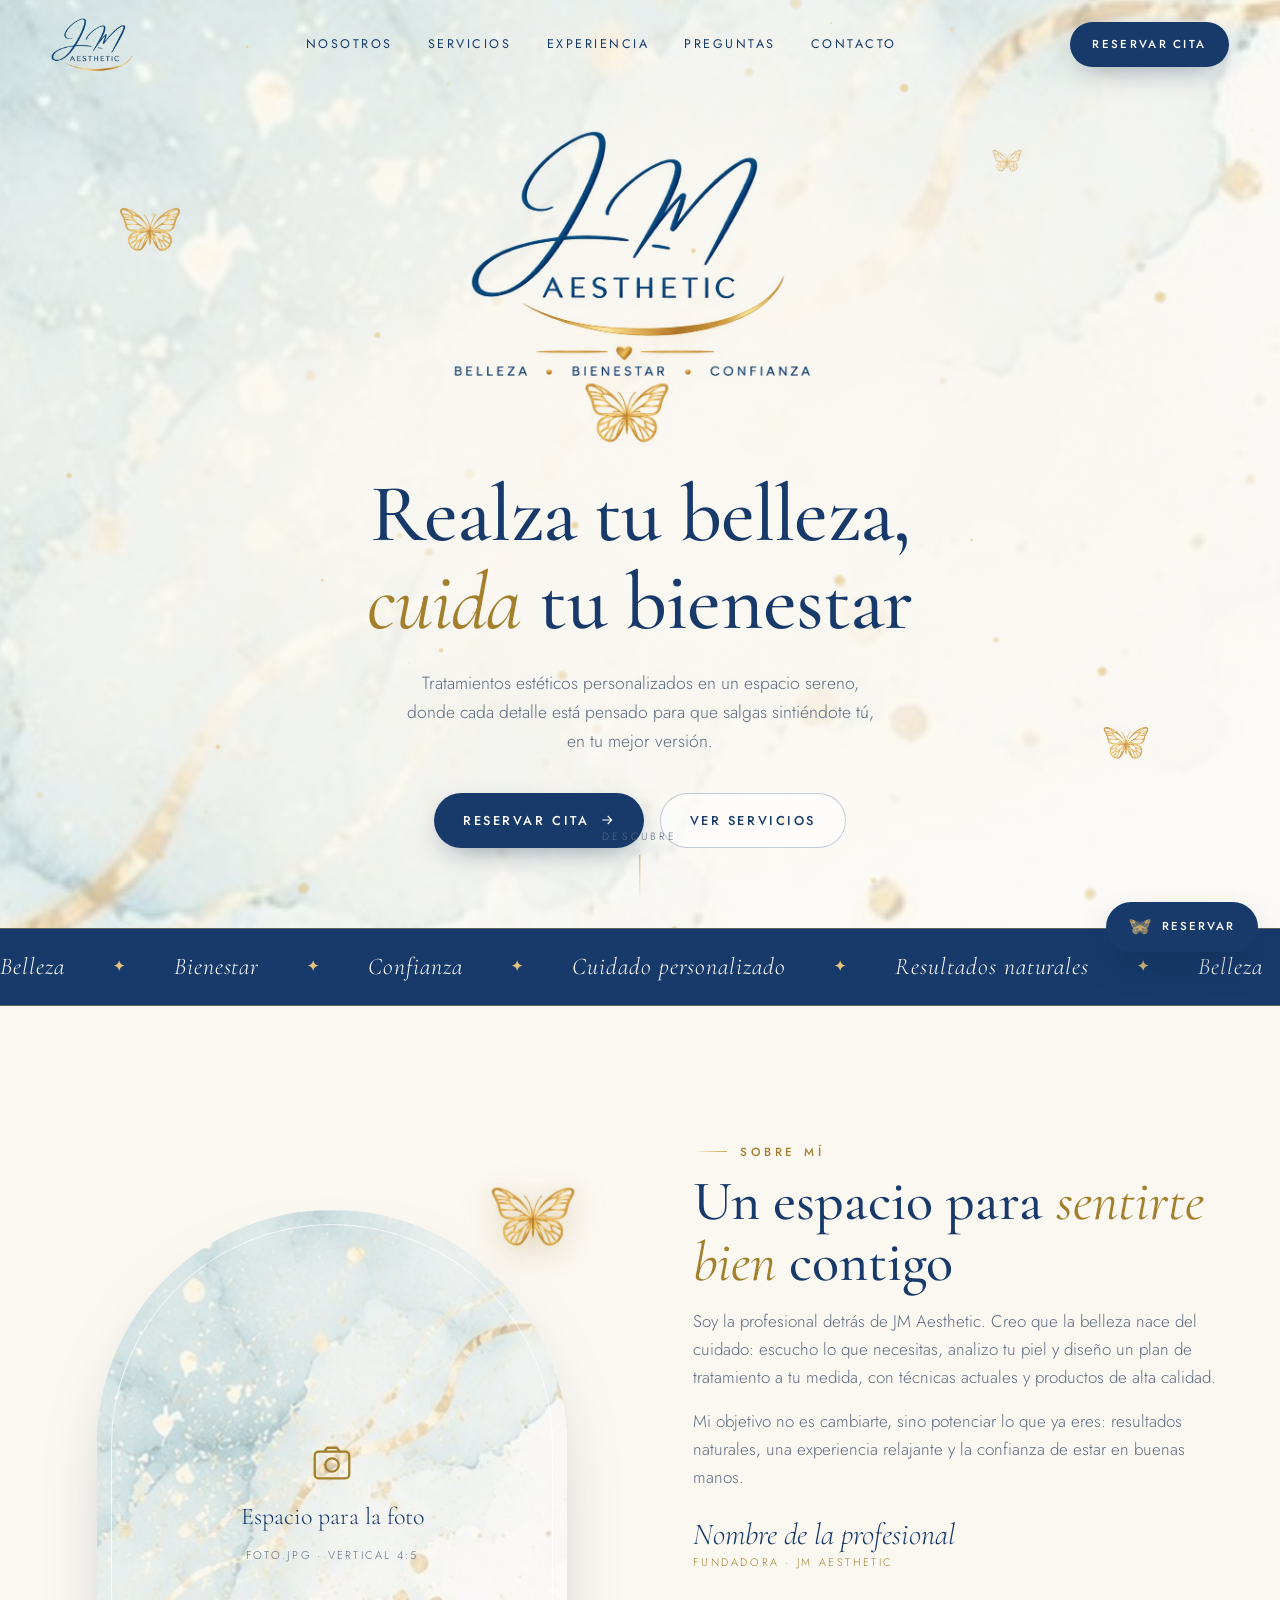
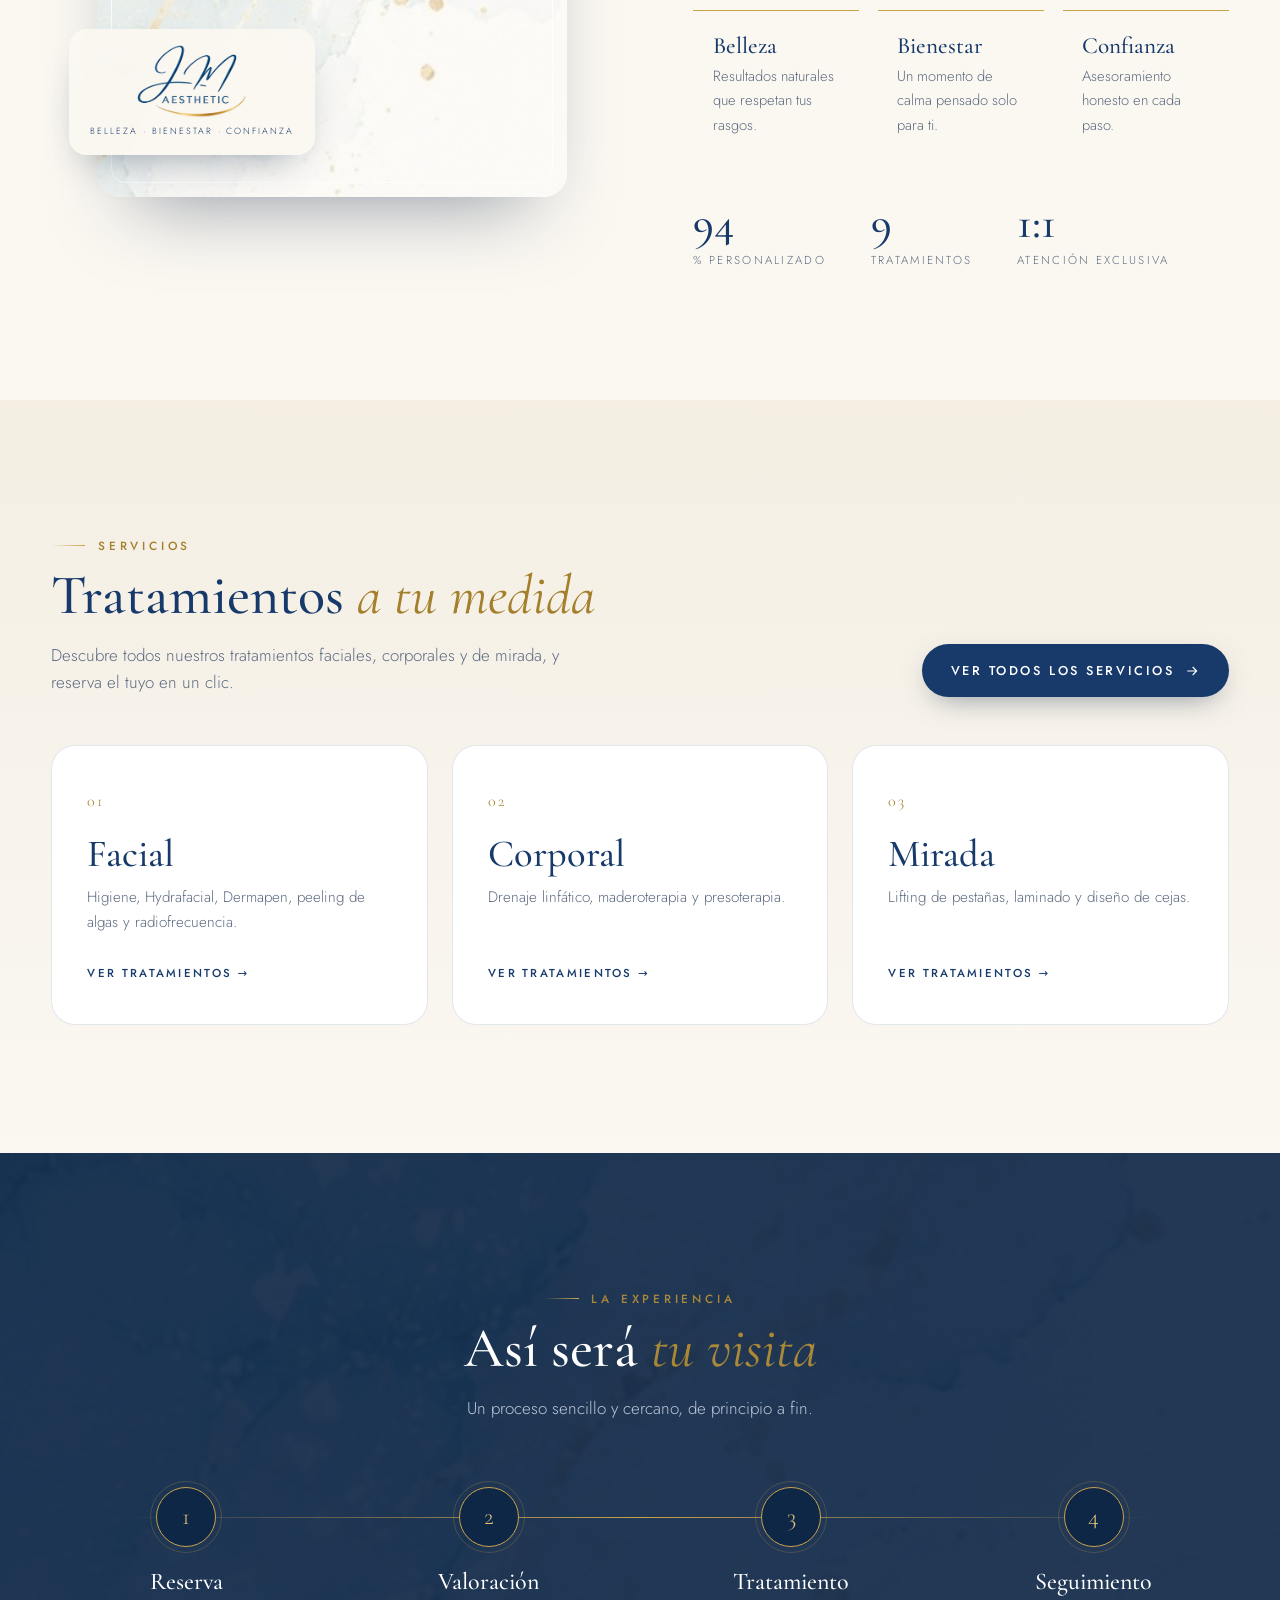
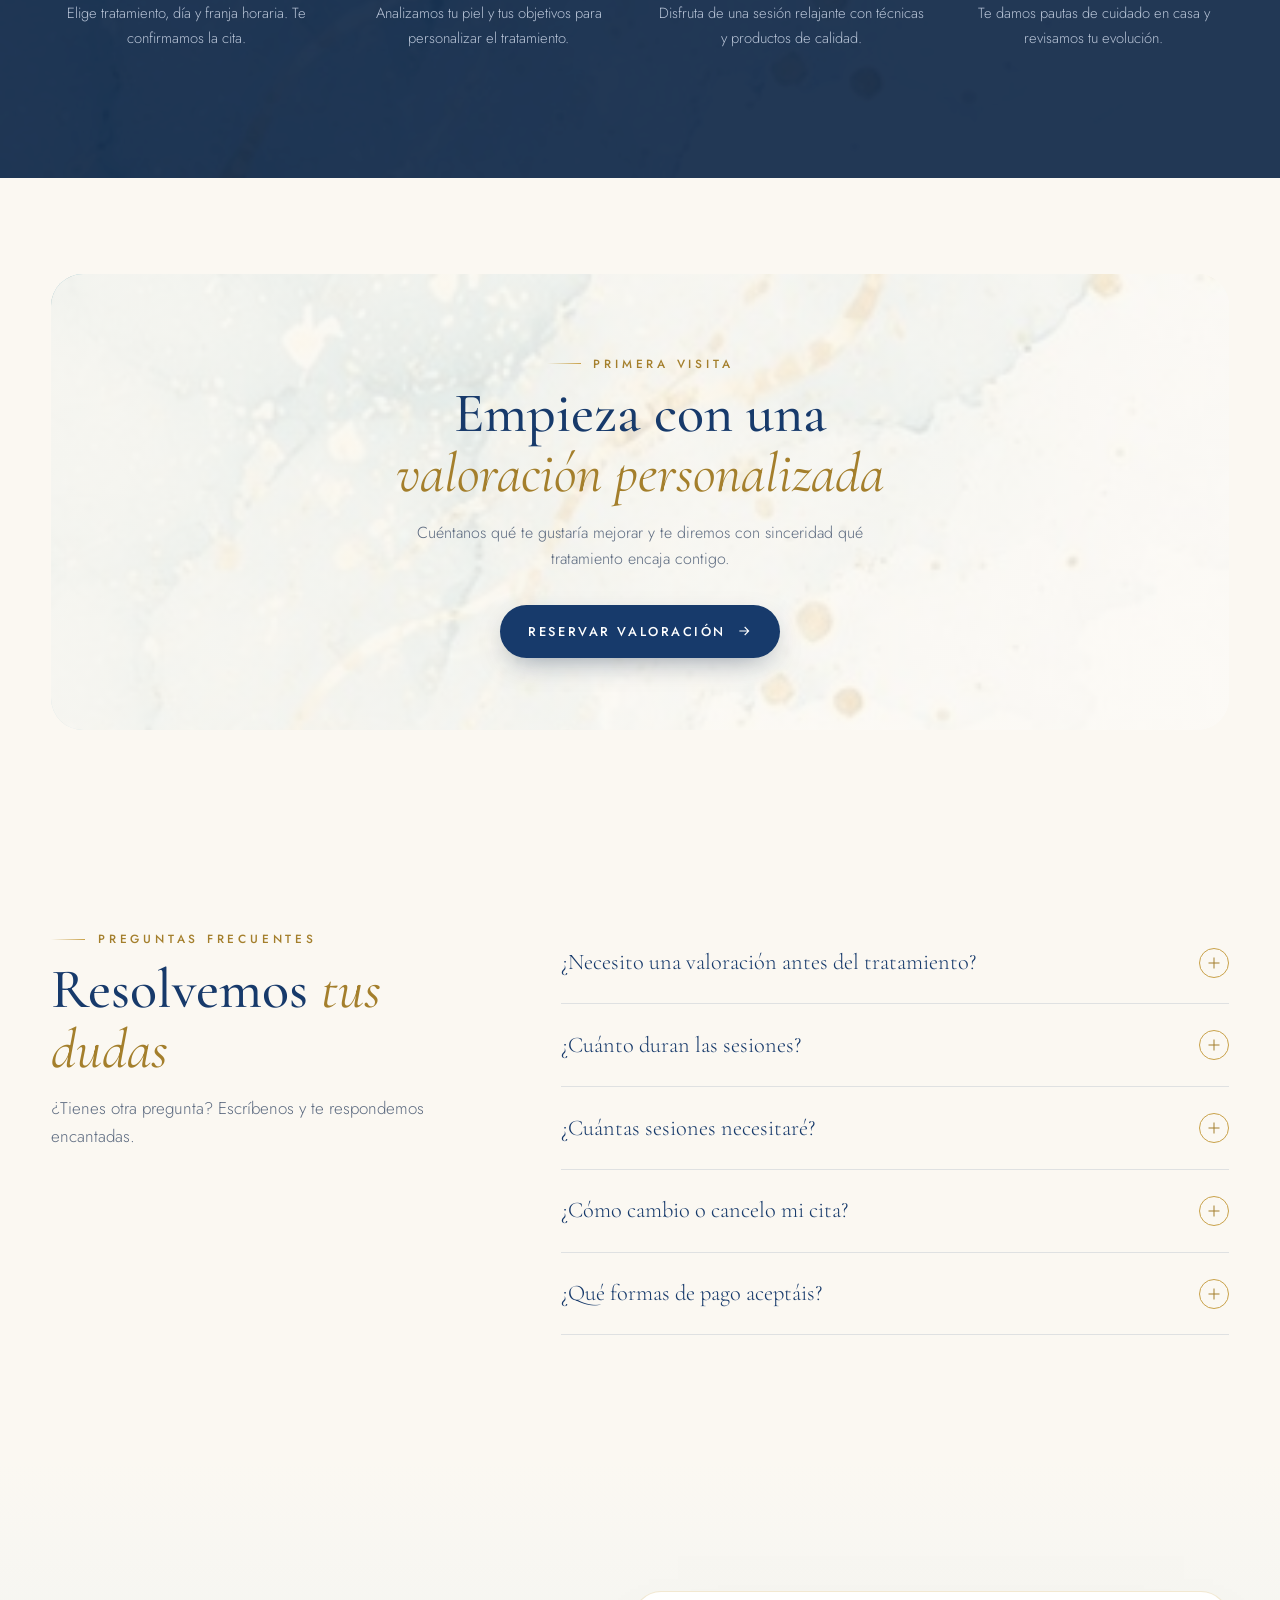
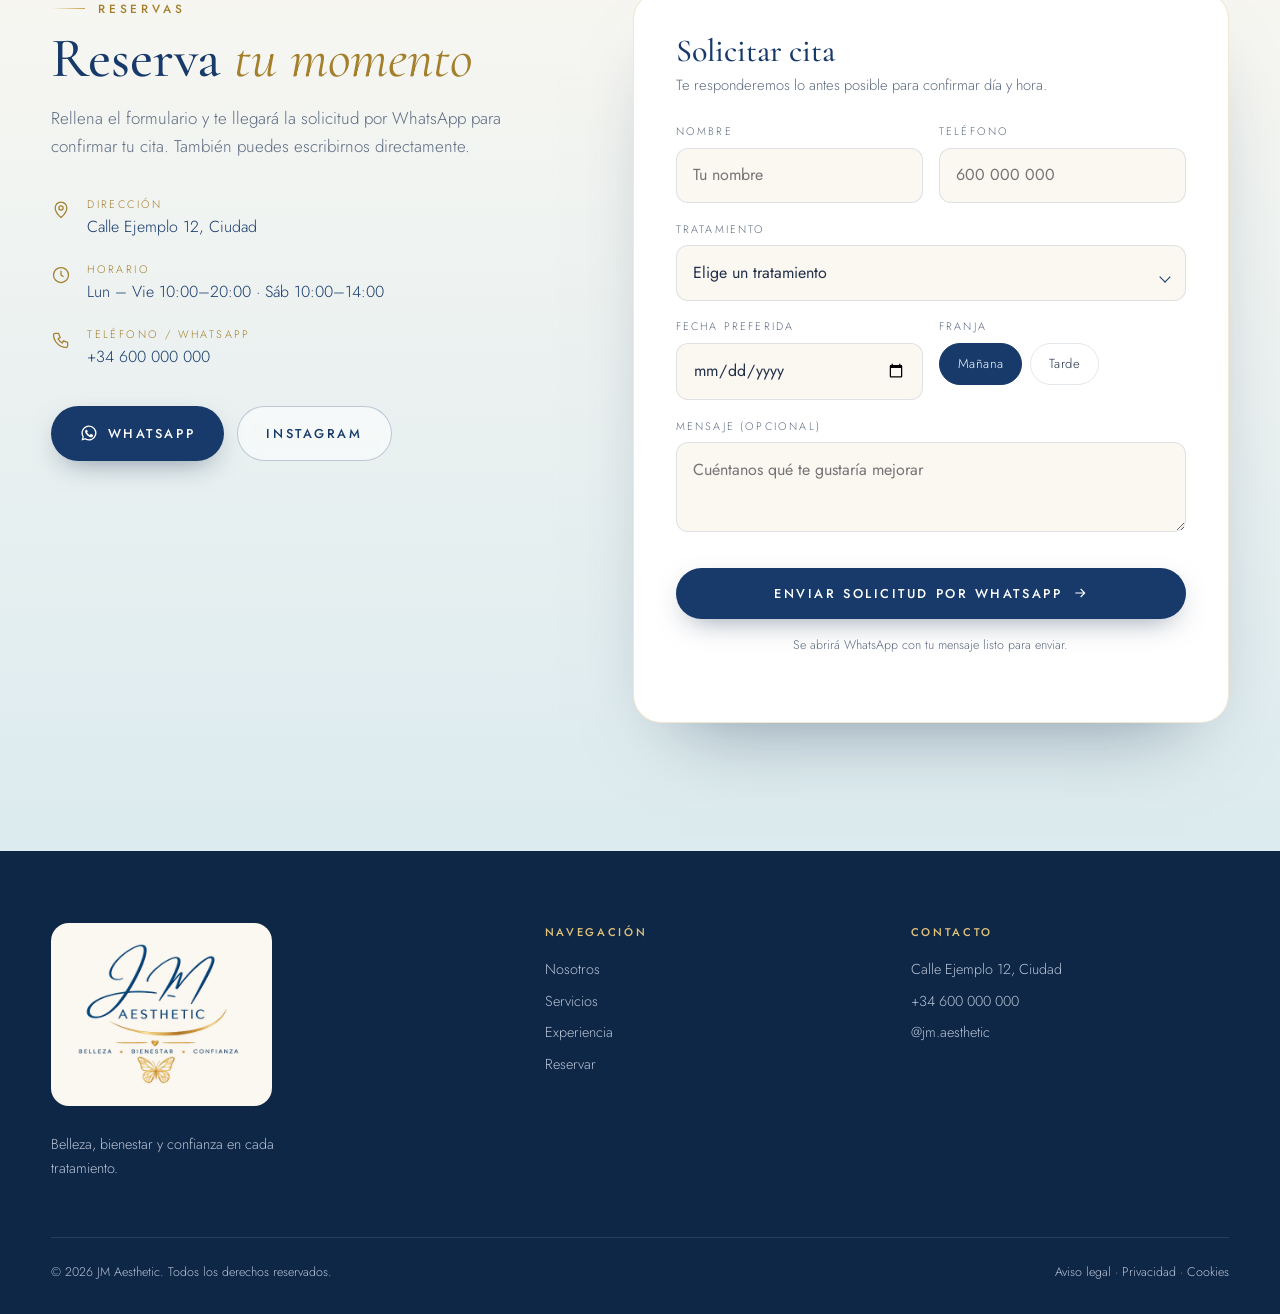
==== index.html @ 06e48946 "Add files via upload" ====
<!DOCTYPE html>
<html lang="es">
<head>
<meta charset="UTF-8">
<meta name="viewport" content="width=device-width, initial-scale=1">
<title>JM Aesthetic · Belleza, Bienestar y Confianza</title>
<meta name="description" content="JM Aesthetic: tratamientos faciales, corporales y de mirada. Belleza natural, bienestar y confianza. Reserva tu cita.">
<link rel="preconnect" href="https://fonts.googleapis.com">
<link rel="preconnect" href="https://fonts.gstatic.com" crossorigin>
<link href="https://fonts.googleapis.com/css2?family=Cormorant+Garamond:ital,wght@0,400;0,500;0,600;1,400;1,500&family=Jost:wght@300;400;500&display=swap" rel="stylesheet">
<link rel="stylesheet" href="styles.css">
</head>
<body>

<header id="top">
  <div class="wrap nav">
    <a href="#inicio" class="brand" aria-label="JM Aesthetic, inicio"><img src="logo-mark.png" alt="JM Aesthetic"></a>
    <nav class="links" id="links">
      <a href="#nosotros">Nosotros</a>
      <a href="servicios.html">Servicios</a>
      <a href="#proceso">Experiencia</a>
      <a href="#faq">Preguntas</a>
      <a href="#reservar">Contacto</a>
    </nav>
    <a href="#reservar" class="btn btn-primary" data-book>Reservar cita</a>
    <button class="burger" id="burger" aria-label="Abrir menú"><span></span><span></span><span></span></button>
  </div>
</header>

<main>
<!-- HERO -->
<section class="hero" id="inicio">
  <div class="hero-bg" aria-hidden="true"></div>
  <canvas id="sparkles" aria-hidden="true"></canvas>
  <div class="flutter f1" aria-hidden="true"><img src="butterfly.png" alt=""></div>
  <div class="flutter f2" aria-hidden="true"><img src="butterfly.png" alt=""></div>
  <div class="flutter f3" aria-hidden="true"><img src="butterfly.png" alt=""></div>
  <div class="wrap hero-inner">
    <img class="hero-logo" src="logo.png" alt="JM Aesthetic · Belleza, Bienestar, Confianza">
    <h1 id="heroTitle">Realza tu belleza, <em>cuida</em> tu bienestar</h1>
    <p>Tratamientos estéticos personalizados en un espacio sereno, donde cada detalle está pensado para que salgas sintiéndote tú, en tu mejor versión.</p>
    <div class="ctas">
      <a href="#reservar" class="btn btn-primary btn-shine" data-book>Reservar cita
        <svg viewBox="0 0 24 24" fill="none" stroke="currentColor" stroke-width="1.6"><path d="M5 12h14M13 6l6 6-6 6"/></svg></a>
      <a href="servicios.html" class="btn btn-ghost">Ver servicios</a>
    </div>
  </div>
  <div class="scroll-hint" aria-hidden="true">Descubre<i></i></div>
</section>

<!-- MARQUEE -->
<div class="marquee" aria-hidden="true">
  <div class="track">
    <span>Belleza <b>✦</b> Bienestar <b>✦</b> Confianza <b>✦</b> Cuidado personalizado <b>✦</b> Resultados naturales <b>✦</b></span>
    <span>Belleza <b>✦</b> Bienestar <b>✦</b> Confianza <b>✦</b> Cuidado personalizado <b>✦</b> Resultados naturales <b>✦</b></span>
  </div>
</div>

<!-- ABOUT -->
<section class="about" id="nosotros">
  <div class="wrap about-grid">
    <div class="about-photo rv rv-l">
      <figure class="photo-frame">
        <img src="foto.jpg" alt="Profesional de JM Aesthetic" onerror="this.remove()">
        <div class="photo-ph" aria-hidden="true">
          <svg viewBox="0 0 24 24" fill="none" stroke="currentColor" stroke-width="1.2"><rect x="3" y="5" width="18" height="14" rx="2"/><circle cx="12" cy="12" r="3.5"/><path d="M8 5l1.5-2h5L16 5"/></svg>
          <span>Espacio para la foto</span><small>foto.jpg · vertical 4:5</small>
        </div>
      </figure>
      <img class="photo-bfly" src="butterfly.png" alt="">
      <div class="photo-badge"><img src="logo-mark.png" alt=""><span>Belleza · Bienestar · Confianza</span></div>
    </div>
    <div>
      <span class="eyebrow rv">Sobre mí</span>
      <h2 class="rv" style="--d:.1s">Un espacio para <em>sentirte bien</em> contigo</h2>
      <p class="lead rv" style="--d:.2s">Soy la profesional detrás de JM Aesthetic. Creo que la belleza nace del cuidado: escucho lo que necesitas, analizo tu piel y diseño un plan de tratamiento a tu medida, con técnicas actuales y productos de alta calidad.</p>
      <p class="lead rv" style="--d:.25s;margin-top:1rem">Mi objetivo no es cambiarte, sino potenciar lo que ya eres: resultados naturales, una experiencia relajante y la confianza de estar en buenas manos.</p>
      <p class="signature rv" style="--d:.3s"><span data-cfg="ownerName"></span><small>Fundadora · JM Aesthetic</small></p>
      <div class="pillars">
        <div class="pillar rv" style="--d:.1s"><h3>Belleza</h3><p>Resultados naturales que respetan tus rasgos.</p></div>
        <div class="pillar rv" style="--d:.2s"><h3>Bienestar</h3><p>Un momento de calma pensado solo para ti.</p></div>
        <div class="pillar rv" style="--d:.3s"><h3>Confianza</h3><p>Asesoramiento honesto en cada paso.</p></div>
      </div>
      <div class="stats rv" style="--d:.35s">
        <div class="stat"><strong data-count="100">0</strong><span>% personalizado</span></div>
        <div class="stat"><strong data-count="10" data-plus>0</strong><span>Tratamientos</span></div>
        <div class="stat"><strong data-count="1" data-suffix=":1">0</strong><span>Atención exclusiva</span></div>
      </div>
    </div>
  </div>
</section>

<!-- SERVICES TEASER -->
<section class="services" id="servicios">
  <div class="wrap">
    <div class="sec-head">
      <div>
        <span class="eyebrow rv">Servicios</span>
        <h2 class="rv" style="--d:.1s">Tratamientos <em>a tu medida</em></h2>
        <p class="lead rv" style="--d:.2s">Descubre todos nuestros tratamientos faciales, corporales y de mirada, y reserva el tuyo en un clic.</p>
      </div>
      <a href="servicios.html" class="btn btn-primary rv" style="--d:.2s">Ver todos los servicios
        <svg viewBox="0 0 24 24" fill="none" stroke="currentColor" stroke-width="1.6"><path d="M5 12h14M13 6l6 6-6 6"/></svg></a>
    </div>
    <div class="cats">
      <a href="servicios.html#facial" class="cat rv" style="--d:.05s"><span class="cat-n">01</span><h3>Facial</h3><p>Higiene, Hydrafacial, Dermapen, peeling de algas y radiofrecuencia.</p><span class="cat-go">Ver tratamientos →</span></a>
      <a href="servicios.html#corporal" class="cat rv" style="--d:.15s"><span class="cat-n">02</span><h3>Corporal</h3><p>Drenaje linfático, maderoterapia y presoterapia.</p><span class="cat-go">Ver tratamientos →</span></a>
      <a href="servicios.html#mirada" class="cat rv" style="--d:.25s"><span class="cat-n">03</span><h3>Mirada</h3><p>Lifting de pestañas, laminado y diseño de cejas.</p><span class="cat-go">Ver tratamientos →</span></a>
    </div>
  </div>
</section>

<!-- PROCESS -->
<section class="process" id="proceso">
  <div class="wrap">
    <div style="text-align:center;max-width:640px;margin:0 auto">
      <span class="eyebrow rv">La experiencia</span>
      <h2 class="rv" style="--d:.1s">Así será <em>tu visita</em></h2>
      <p class="lead rv" style="--d:.2s;margin:0 auto">Un proceso sencillo y cercano, de principio a fin.</p>
    </div>
    <div class="steps" id="steps">
      <div class="step rv" style="--d:.1s"><div class="n">1</div><h3>Reserva</h3><p>Elige tratamiento, día y franja horaria. Te confirmamos la cita.</p></div>
      <div class="step rv" style="--d:.25s"><div class="n">2</div><h3>Valoración</h3><p>Analizamos tu piel y tus objetivos para personalizar el tratamiento.</p></div>
      <div class="step rv" style="--d:.4s"><div class="n">3</div><h3>Tratamiento</h3><p>Disfruta de una sesión relajante con técnicas y productos de calidad.</p></div>
      <div class="step rv" style="--d:.55s"><div class="n">4</div><h3>Seguimiento</h3><p>Te damos pautas de cuidado en casa y revisamos tu evolución.</p></div>
    </div>
  </div>
</section>

<!-- OFFER -->
<section class="offer">
  <div class="wrap">
    <div class="offer-box rv rv-s">
      <span class="eyebrow">Primera visita</span>
      <h2>Empieza con una <em>valoración personalizada</em></h2>
      <p>Cuéntanos qué te gustaría mejorar y te diremos con sinceridad qué tratamiento encaja contigo.</p>
      <a href="#reservar" class="btn btn-primary btn-shine" data-book data-svc="Valoración personalizada">Reservar valoración
        <svg viewBox="0 0 24 24" fill="none" stroke="currentColor" stroke-width="1.6"><path d="M5 12h14M13 6l6 6-6 6"/></svg></a>
    </div>
  </div>
</section>

<!-- FAQ -->
<section class="faq" id="faq">
  <div class="wrap faq-grid">
    <div>
      <span class="eyebrow rv">Preguntas frecuentes</span>
      <h2 class="rv" style="--d:.1s">Resolvemos <em>tus dudas</em></h2>
      <p class="lead rv" style="--d:.2s">¿Tienes otra pregunta? Escríbenos y te respondemos encantadas.</p>
    </div>
    <div class="rv" style="--d:.15s">
      <details><summary>¿Necesito una valoración antes del tratamiento?<i></i></summary><div class="ans"><p>Para tratamientos faciales y corporales recomendamos una primera valoración. Así elegimos lo más adecuado para tu tipo de piel y tus objetivos.</p></div></details>
      <details><summary>¿Cuánto duran las sesiones?<i></i></summary><div class="ans"><p>Depende del tratamiento: entre 30 y 90 minutos. Encontrarás la duración aproximada en cada servicio.</p></div></details>
      <details><summary>¿Cuántas sesiones necesitaré?<i></i></summary><div class="ans"><p>Algunos tratamientos se notan desde la primera sesión; otros funcionan mejor en un plan de varias sesiones. Te lo explicamos en la valoración.</p></div></details>
      <details><summary>¿Cómo cambio o cancelo mi cita?<i></i></summary><div class="ans"><p>Escríbenos por WhatsApp con al menos 24 horas de antelación y te buscamos otro hueco sin problema.</p></div></details>
      <details><summary>¿Qué formas de pago aceptáis?<i></i></summary><div class="ans"><p>Efectivo, tarjeta y Bizum.</p></div></details>
    </div>
  </div>
</section>

<!-- BOOKING -->
<section class="booking" id="reservar">
  <div class="wrap book-grid">
    <div>
      <span class="eyebrow rv">Reservas</span>
      <h2 class="rv" style="--d:.1s">Reserva <em>tu momento</em></h2>
      <p class="lead rv" style="--d:.2s">Rellena el formulario y te llegará la solicitud por WhatsApp para confirmar tu cita. También puedes escribirnos directamente.</p>
      <div class="contact-list rv" style="--d:.25s">
        <div><svg viewBox="0 0 24 24" fill="none" stroke="currentColor" stroke-width="1.5"><path d="M12 21s-7-6.2-7-11.5A7 7 0 0 1 19 9.5C19 14.8 12 21 12 21z"/><circle cx="12" cy="9.5" r="2.5"/></svg><p><small>Dirección</small><span data-cfg="address"></span></p></div>
        <div><svg viewBox="0 0 24 24" fill="none" stroke="currentColor" stroke-width="1.5"><circle cx="12" cy="12" r="9"/><path d="M12 7v5l3 2"/></svg><p><small>Horario</small><span data-cfg="hours"></span></p></div>
        <div><svg viewBox="0 0 24 24" fill="none" stroke="currentColor" stroke-width="1.5"><path d="M5 4h4l2 5-2.5 1.5a11 11 0 0 0 5 5L15 13l5 2v4a2 2 0 0 1-2 2A16 16 0 0 1 3 6a2 2 0 0 1 2-2"/></svg><p><small>Teléfono / WhatsApp</small><span data-cfg="phoneLabel"></span></p></div>
      </div>
      <div class="quick rv" style="--d:.3s">
        <a class="btn btn-primary" id="waBtn" href="#" target="_blank" rel="noopener">
          <svg viewBox="0 0 24 24" fill="currentColor" style="width:18px;height:18px"><path d="M12 2a10 10 0 0 0-8.6 15.1L2 22l5-1.3A10 10 0 1 0 12 2zm0 18.2c-1.5 0-3-.4-4.3-1.2l-.3-.2-3 .8.8-2.9-.2-.3A8.2 8.2 0 1 1 12 20.2zm4.5-6.1c-.2-.1-1.5-.7-1.7-.8s-.4-.1-.6.1-.7.8-.8 1-.3.2-.5.1a6.7 6.7 0 0 1-3.3-2.9c-.2-.4.2-.4.7-1.3.1-.2 0-.3 0-.4l-.8-1.8c-.2-.5-.4-.4-.6-.4h-.5a1 1 0 0 0-.7.3 3 3 0 0 0-.9 2.2 5.2 5.2 0 0 0 1.1 2.7 11.8 11.8 0 0 0 4.5 4c1.7.7 2.3.8 3.2.6.5-.1 1.5-.6 1.7-1.2s.2-1.1.2-1.2-.3-.2-.5-.3z"/></svg>
          WhatsApp</a>
        <a class="btn btn-ghost" id="igBtn" href="#" target="_blank" rel="noopener">Instagram</a>
      </div>
    </div>

    <form id="bookForm" class="rv rv-r" style="--d:.15s" novalidate>
      <h3>Solicitar cita</h3>
      <p>Te responderemos lo antes posible para confirmar día y hora.</p>
      <div class="row">
        <div class="field"><label for="fName">Nombre</label><input id="fName" name="nombre" required autocomplete="name" placeholder="Tu nombre"></div>
        <div class="field"><label for="fPhone">Teléfono</label><input id="fPhone" name="telefono" type="tel" autocomplete="tel" placeholder="600 000 000"></div>
      </div>
      <div class="field sel"><label for="fSvc">Tratamiento</label><select id="fSvc" name="servicio" required></select></div>
      <div class="row">
        <div class="field"><label for="fDate">Fecha preferida</label><input id="fDate" name="fecha" type="date"></div>
        <div class="field"><label>Franja</label>
          <div class="slots">
            <label><input type="radio" name="franja" value="Mañana" checked><span>Mañana</span></label>
            <label><input type="radio" name="franja" value="Tarde"><span>Tarde</span></label>
          </div>
        </div>
      </div>
      <div class="field"><label for="fMsg">Mensaje (opcional)</label><textarea id="fMsg" name="mensaje" placeholder="Cuéntanos qué te gustaría mejorar"></textarea></div>
      <button class="btn btn-primary btn-shine" type="submit">Enviar solicitud por WhatsApp
        <svg viewBox="0 0 24 24" fill="none" stroke="currentColor" stroke-width="1.6"><path d="M5 12h14M13 6l6 6-6 6"/></svg></button>
      <p class="form-note">Se abrirá WhatsApp con tu mensaje listo para enviar.</p>
    </form>
  </div>
</section>
</main>

<footer>
  <div class="wrap">
    <div class="foot">
      <div>
        <span class="flogo"><img src="logo.png" alt="JM Aesthetic"></span>
        <p style="margin-top:1.2rem;max-width:34ch">Belleza, bienestar y confianza en cada tratamiento.</p>
      </div>
      <div><h4>Navegación</h4><ul><li><a href="#nosotros">Nosotros</a></li><li><a href="servicios.html">Servicios</a></li><li><a href="#proceso">Experiencia</a></li><li><a href="#reservar">Reservar</a></li></ul></div>
      <div><h4>Contacto</h4><ul><li data-cfg="address"></li><li data-cfg="phoneLabel"></li><li><a id="igFoot" href="#" target="_blank" rel="noopener" data-cfg="instagram"></a></li></ul></div>
    </div>
    <div class="legal"><span>© <span id="yr"></span> JM Aesthetic. Todos los derechos reservados.</span><span>Aviso legal · Privacidad · Cookies</span></div>
  </div>
</footer>

<a href="#reservar" class="fab" id="fab" data-book><img src="butterfly.png" alt=""><span>Reservar</span></a>
<div class="toast" id="toast" role="status"></div>

<script src="main.js"></script>
</body>
</html>
---- styles.css ----
:root{
  --navy:#173a6b; --navy-deep:#0f2747; --ink:#22314a; --muted:#5d6b80;
  --gold:#c9a24a; --gold-2:#e2c47a; --gold-deep:#a47f2c;
  --ivory:#fbf8f2; --cream:#f4eee3; --aqua:#dcebef; --line:rgba(23,58,107,.12);
  --serif:"Cormorant Garamond",Georgia,serif; --sans:"Jost",system-ui,sans-serif;
  --ease:cubic-bezier(.22,.8,.24,1);
}
*{box-sizing:border-box;margin:0;padding:0}
html{scroll-behavior:smooth}
html,body{overflow-x:clip}
body{font-family:var(--sans);font-weight:300;color:var(--ink);background:var(--ivory);line-height:1.65;overflow-x:hidden;-webkit-font-smoothing:antialiased}
img{max-width:100%;display:block}
a{color:inherit;text-decoration:none}
.wrap{width:min(1180px,92vw);margin:0 auto}
.eyebrow{font-size:.74rem;letter-spacing:.32em;text-transform:uppercase;color:var(--gold-deep);font-weight:500;display:inline-flex;align-items:center;gap:.8rem}
.eyebrow::before{content:"";width:34px;height:1px;background:linear-gradient(90deg,transparent,var(--gold))}
h1,h2,h3{font-family:var(--serif);font-weight:500;color:var(--navy);line-height:1.08}
h2{font-size:clamp(2.2rem,4.4vw,3.5rem);margin:.6rem 0 1rem}
h2 em,h1 em{font-style:italic;color:var(--gold-deep);font-weight:400}
.lead{color:var(--muted);font-size:1.06rem;max-width:56ch}
section{position:relative}

/* Buttons */
.btn{--bg:var(--navy);position:relative;display:inline-flex;align-items:center;gap:.6rem;padding:1rem 1.8rem;border-radius:100px;font-family:var(--sans);font-size:.8rem;letter-spacing:.2em;text-transform:uppercase;font-weight:500;cursor:pointer;border:0;overflow:hidden;transition:transform .4s var(--ease),box-shadow .4s var(--ease);isolation:isolate}
.btn-primary{background:var(--navy);color:#fff;box-shadow:0 10px 30px -12px rgba(15,39,71,.55)}
.btn-primary::before{content:"";position:absolute;inset:0;background:linear-gradient(110deg,var(--gold-deep),var(--gold),var(--gold-2));transform:translateX(-101%);transition:transform .55s var(--ease);z-index:-1}
.btn-primary:hover::before{transform:none}
.btn-primary:hover{transform:translateY(-2px);box-shadow:0 18px 36px -14px rgba(164,127,44,.7)}
.btn-ghost{background:rgba(255,255,255,.55);color:var(--navy);border:1px solid rgba(23,58,107,.25);backdrop-filter:blur(6px)}
.btn-ghost:hover{border-color:var(--gold);color:var(--gold-deep);transform:translateY(-2px)}
.btn svg{width:16px;height:16px;transition:transform .4s var(--ease)}
.btn:hover svg{transform:translateX(4px)}
.btn-shine::after{content:"";position:absolute;top:0;left:-60%;width:40%;height:100%;background:linear-gradient(100deg,transparent,rgba(255,255,255,.45),transparent);transform:skewX(-20deg);animation:shine 4.5s infinite 2s}
@keyframes shine{0%,70%{left:-60%}100%{left:130%}}

/* Header */
header{position:fixed;inset:0 0 auto;z-index:50;transition:background .4s,box-shadow .4s,padding .4s;padding:1.1rem 0}
header.scrolled{background:rgba(251,248,242,.88);backdrop-filter:blur(14px);box-shadow:0 1px 0 var(--line);padding:.55rem 0}
.nav{display:flex;align-items:center;justify-content:space-between;gap:1.5rem}
.brand img{height:54px;width:auto;transition:height .4s}
header.scrolled .brand img{height:44px}
.links{display:flex;gap:2.2rem;font-size:.78rem;letter-spacing:.2em;text-transform:uppercase;font-weight:400}
.links a{position:relative;padding:.3rem 0;color:var(--navy)}
.links a[aria-current]{color:var(--gold-deep)}
.links a::after{content:"";position:absolute;left:0;bottom:0;width:100%;height:1px;background:var(--gold);transform:scaleX(0);transform-origin:right;transition:transform .45s var(--ease)}
.links a:hover::after{transform:scaleX(1);transform-origin:left}
.nav .btn{padding:.8rem 1.4rem;font-size:.72rem}
.burger{display:none;background:none;border:0;width:42px;height:42px;cursor:pointer;position:relative}
.burger span{position:absolute;left:10px;right:10px;height:1.5px;background:var(--navy);transition:.4s var(--ease)}
.burger span:nth-child(1){top:15px}.burger span:nth-child(2){top:21px}.burger span:nth-child(3){top:27px}
.menu-open .burger span:nth-child(1){top:21px;transform:rotate(45deg)}
.menu-open .burger span:nth-child(2){opacity:0}
.menu-open .burger span:nth-child(3){top:21px;transform:rotate(-45deg)}

/* Hero */
.hero{min-height:100svh;display:grid;place-items:center;padding:8rem 0 5rem;overflow:hidden;background:var(--ivory)}
.hero-bg{position:absolute;inset:-5%;background:url(fondo.jpg) center/cover;opacity:.55;filter:saturate(1.05);transform:scale(1.08);animation:breathe 18s ease-in-out infinite alternate}
.hero::after{content:"";position:absolute;inset:0;background:radial-gradient(ellipse 70% 60% at 50% 48%,rgba(251,248,242,.94) 30%,rgba(251,248,242,.55) 70%,rgba(251,248,242,.2));pointer-events:none}
@keyframes breathe{to{transform:scale(1.16) translate(-1.5%,1%)}}
#sparkles{position:absolute;inset:0;width:100%;height:100%;z-index:2;pointer-events:none}
.hero-inner{position:relative;z-index:3;text-align:center;display:flex;flex-direction:column;align-items:center}
.hero-logo{width:min(380px,72vw);margin-bottom:1.2rem;opacity:0;animation:logoIn 1.6s var(--ease) .2s forwards}
@keyframes logoIn{from{opacity:0;transform:translateY(18px) scale(.96);filter:blur(8px)}to{opacity:1;transform:none;filter:none}}
.hero h1{font-size:clamp(2.6rem,6.4vw,5.2rem);max-width:15ch;letter-spacing:-.01em}
.hero h1 .w{display:inline-block;opacity:0;transform:translateY(.5em);animation:wordUp 1s var(--ease) forwards}
@keyframes wordUp{to{opacity:1;transform:none}}
.hero p{margin:1.4rem auto 2.3rem;color:var(--muted);font-size:1.1rem;max-width:48ch;opacity:0;animation:fadeUp 1s var(--ease) 1.5s forwards}
.hero .ctas{display:flex;gap:1rem;flex-wrap:wrap;justify-content:center;opacity:0;animation:fadeUp 1s var(--ease) 1.75s forwards}
@keyframes fadeUp{from{opacity:0;transform:translateY(16px)}to{opacity:1;transform:none}}
.flutter{position:absolute;z-index:3;width:70px;pointer-events:none;opacity:.9}
.flutter img{animation:flap .9s ease-in-out infinite alternate;transform-origin:center}
@keyframes flap{from{transform:scaleX(1)}to{transform:scaleX(.55)}}
.f1{top:22%;left:9%;animation:drift1 16s ease-in-out infinite}
.f2{bottom:18%;right:10%;width:52px;animation:drift2 19s ease-in-out infinite}
.f3{top:16%;right:20%;width:34px;opacity:.6;animation:drift1 22s ease-in-out infinite reverse}
@keyframes drift1{0%,100%{transform:translate(0,0) rotate(-8deg)}25%{transform:translate(40px,-30px) rotate(6deg)}50%{transform:translate(10px,-60px) rotate(-4deg)}75%{transform:translate(-30px,-20px) rotate(10deg)}}
@keyframes drift2{0%,100%{transform:translate(0,0) rotate(10deg)}33%{transform:translate(-50px,-40px) rotate(-6deg)}66%{transform:translate(-20px,20px) rotate(4deg)}}
.scroll-hint{position:absolute;bottom:1.8rem;left:50%;transform:translateX(-50%);z-index:3;font-size:.66rem;letter-spacing:.3em;text-transform:uppercase;color:var(--muted);display:flex;flex-direction:column;align-items:center;gap:.6rem}
.scroll-hint i{width:1px;height:44px;background:linear-gradient(var(--gold),transparent);animation:drop 2.2s ease-in-out infinite}
@keyframes drop{0%{transform:scaleY(0);transform-origin:top}50%{transform:scaleY(1);transform-origin:top}51%{transform-origin:bottom}100%{transform:scaleY(0);transform-origin:bottom}}

/* Marquee */
.marquee{background:var(--navy);color:#fff;overflow:hidden;padding:1.15rem 0;border-block:1px solid rgba(201,162,74,.4)}
.track{display:flex;gap:3rem;width:max-content;animation:marquee 32s linear infinite;font-family:var(--serif);font-size:1.5rem;font-style:italic;letter-spacing:.04em}
.track span{display:flex;align-items:center;gap:3rem;white-space:nowrap}
.track b{color:var(--gold-2);font-style:normal;font-size:.9rem}
@keyframes marquee{to{transform:translateX(-50%)}}

/* About */
.about{padding:8rem 0}
.about-grid{display:grid;grid-template-columns:1.05fr 1fr;gap:5rem;align-items:center}
.about-visual{position:relative;aspect-ratio:4/5;border-radius:240px 240px 24px 24px;overflow:hidden;background:url(fondo.jpg) center/cover;box-shadow:0 40px 80px -40px rgba(15,39,71,.45)}
.about-visual::before{content:"";position:absolute;inset:14px;border:1px solid rgba(255,255,255,.7);border-radius:228px 228px 14px 14px;z-index:2}
.about-visual .card{position:absolute;inset:auto 8% 9% 8%;background:rgba(251,248,242,.88);backdrop-filter:blur(10px);border-radius:18px;padding:2rem 1.6rem;text-align:center;z-index:3}
.about-visual .card img{width:62%;margin:0 auto .8rem}
.about-visual .card p{font-size:.7rem;letter-spacing:.3em;text-transform:uppercase;color:var(--navy)}
.about-visual .bfly{position:absolute;top:18%;left:50%;width:120px;transform:translateX(-50%);z-index:3;filter:drop-shadow(0 8px 16px rgba(164,127,44,.35));animation:float 6s ease-in-out infinite}
@keyframes float{50%{transform:translate(-50%,-14px)}}
.pillars{display:grid;grid-template-columns:repeat(3,1fr);gap:1.2rem;margin-top:2.6rem}
.pillar{padding:1.4rem 1.2rem;border-top:1px solid var(--gold)}
.pillar h3{font-size:1.45rem;margin-bottom:.35rem}
.pillar p{font-size:.92rem;color:var(--muted)}
.stats{display:flex;gap:2.8rem;margin-top:2.6rem;flex-wrap:wrap}
.stat strong{display:block;font-family:var(--serif);font-size:2.8rem;color:var(--navy);font-weight:500;line-height:1}
.stat span{font-size:.72rem;letter-spacing:.2em;text-transform:uppercase;color:var(--muted)}

/* About photo */
.about-photo{position:relative;max-width:470px;width:100%;margin-inline:auto}
.photo-frame{position:relative;aspect-ratio:4/5;border-radius:260px 260px 26px 26px;overflow:hidden;background:url(fondo.jpg) center/cover;box-shadow:0 40px 80px -40px rgba(15,39,71,.5)}
.photo-frame::after{content:"";position:absolute;inset:14px;border:1px solid rgba(255,255,255,.75);border-radius:246px 246px 16px 16px;z-index:3;pointer-events:none}
.photo-frame img{position:absolute;inset:0;width:100%;height:100%;object-fit:cover;object-position:center top;z-index:2;transition:transform 1.4s var(--ease)}
.about-photo:hover .photo-frame img{transform:scale(1.04)}
.photo-ph{position:absolute;inset:0;display:flex;flex-direction:column;align-items:center;justify-content:center;gap:.6rem;background:rgba(251,248,242,.55);color:var(--navy);text-align:center}
.photo-ph svg{width:46px;height:46px;color:var(--gold-deep)}
.photo-ph span{font-family:var(--serif);font-size:1.5rem}
.photo-ph small{font-size:.7rem;letter-spacing:.2em;text-transform:uppercase;color:var(--muted)}
.photo-bfly{position:absolute;top:-28px;right:-14px;width:96px;z-index:4;filter:drop-shadow(0 8px 16px rgba(164,127,44,.35));animation:floatB 6s ease-in-out infinite}
@keyframes floatB{50%{transform:translateY(-14px) rotate(-6deg)}}
.photo-badge{position:absolute;left:-28px;bottom:42px;z-index:4;background:rgba(251,248,242,.94);backdrop-filter:blur(10px);border-radius:18px;padding:1rem 1.3rem;box-shadow:0 20px 40px -20px rgba(15,39,71,.45);display:flex;flex-direction:column;align-items:center;gap:.4rem;animation:floatC 7s ease-in-out infinite}
@keyframes floatC{50%{transform:translateY(-8px)}}
.photo-badge img{width:110px}
.photo-badge span{font-size:.56rem;letter-spacing:.22em;text-transform:uppercase;color:var(--navy)}
.signature{margin-top:1.6rem;font-family:var(--serif);font-style:italic;font-size:1.9rem;color:var(--navy);line-height:1.1}
.signature small{display:block;font-family:var(--sans);font-style:normal;font-size:.68rem;letter-spacing:.24em;text-transform:uppercase;color:var(--gold-deep);margin-top:.35rem}

/* Category tiles */
.cats{display:grid;grid-template-columns:repeat(3,1fr);gap:1.5rem}
.cat{position:relative;overflow:hidden;border-radius:24px;padding:2.6rem 2.2rem;background:#fff;border:1px solid var(--line);min-height:280px;display:flex;flex-direction:column;transition:transform .5s var(--ease),box-shadow .5s var(--ease);isolation:isolate}
.cat::before{content:"";position:absolute;inset:0;background:url(fondo.jpg) center/cover;opacity:0;transform:scale(1.1);transition:opacity .7s var(--ease),transform 1.2s var(--ease);z-index:-1}
.cat:hover{transform:translateY(-8px);box-shadow:0 30px 60px -30px rgba(15,39,71,.4)}
.cat:hover::before{opacity:.45;transform:none}
.cat-n{font-family:var(--serif);font-size:1rem;color:var(--gold-deep);letter-spacing:.1em}
.cat h3{font-size:2.4rem;margin:1.2rem 0 .6rem}
.cat p{color:var(--muted);font-size:.95rem;flex:1}
.cat-go{margin-top:1.4rem;font-size:.72rem;letter-spacing:.2em;text-transform:uppercase;color:var(--navy);font-weight:500;transition:letter-spacing .4s var(--ease)}
.cat:hover .cat-go{letter-spacing:.28em;color:var(--gold-deep)}

/* Page hero (servicios) */
.page-hero{padding:11rem 0 5rem;text-align:center;overflow:hidden;background:var(--ivory)}
.page-hero .hero-bg{opacity:.5}
.page-hero::after{content:"";position:absolute;inset:0;background:radial-gradient(ellipse 70% 80% at 50% 55%,rgba(251,248,242,.95) 35%,rgba(251,248,242,.5));pointer-events:none}
.page-hero .wrap{position:relative;z-index:3}
.page-hero h1{font-size:clamp(2.8rem,6vw,4.8rem);margin:.8rem 0 1rem}
.page-hero .lead{margin:0 auto}
.page-hero .eyebrow::after{content:"";width:34px;height:1px;background:linear-gradient(90deg,var(--gold),transparent)}
.crumbs{font-size:.72rem;letter-spacing:.2em;text-transform:uppercase;color:var(--muted);margin-top:1.8rem}
.crumbs a:hover{color:var(--gold-deep)}
.svc-page{padding:4rem 0 7rem;background:linear-gradient(180deg,var(--ivory),var(--cream))}
.svc-page .filters{margin:0 auto 3rem;width:max-content;max-width:100%}

/* Services */
.services{padding:8rem 0;background:linear-gradient(180deg,var(--cream),var(--ivory))}
.sec-head{display:flex;justify-content:space-between;align-items:end;gap:2rem;flex-wrap:wrap;margin-bottom:3rem}
.filters{display:flex;gap:.5rem;flex-wrap:wrap;background:#fff;padding:.4rem;border-radius:100px;box-shadow:0 6px 24px -14px rgba(15,39,71,.3)}
.filters button{border:0;background:none;padding:.65rem 1.25rem;border-radius:100px;font-family:var(--sans);font-size:.74rem;letter-spacing:.16em;text-transform:uppercase;cursor:pointer;color:var(--muted);transition:.35s var(--ease)}
.filters button.on{background:var(--navy);color:#fff}
.grid{display:grid;grid-template-columns:repeat(3,1fr);gap:1.5rem}
.svc{position:relative;background:#fff;border-radius:22px;padding:2.2rem 2rem 2rem;border:1px solid var(--line);overflow:hidden;transition:transform .5s var(--ease),box-shadow .5s var(--ease),opacity .4s,border-color .5s;display:flex;flex-direction:column}
.svc::before{content:"";position:absolute;inset:0;background:url(fondo.jpg) center/cover;opacity:0;transition:opacity .6s var(--ease)}
.svc::after{content:"";position:absolute;inset:0;background:linear-gradient(180deg,rgba(255,255,255,.88),rgba(255,255,255,.96));opacity:0;transition:opacity .6s}
.svc>*{position:relative;z-index:1}
.svc:hover{transform:translateY(-8px);box-shadow:0 30px 60px -30px rgba(15,39,71,.4);border-color:rgba(201,162,74,.5)}
.svc:hover::before{opacity:.9}.svc:hover::after{opacity:1}
.svc.hide{display:none}
.svc .ico{width:54px;height:54px;border-radius:50%;display:grid;place-items:center;background:var(--aqua);color:var(--navy);margin-bottom:1.4rem;transition:.5s var(--ease)}
.svc:hover .ico{background:var(--navy);color:var(--gold-2);transform:rotate(-8deg) scale(1.06)}
.svc .ico svg{width:24px;height:24px}
.svc .tag{position:absolute;top:1.6rem;right:1.6rem;font-size:.64rem;letter-spacing:.2em;text-transform:uppercase;color:var(--gold-deep)}
.svc h3{font-size:1.65rem;margin-bottom:.5rem}
.svc p{font-size:.94rem;color:var(--muted);flex:1}
.svc .meta{display:flex;justify-content:space-between;align-items:center;margin-top:1.6rem;padding-top:1.2rem;border-top:1px dashed var(--line);font-size:.8rem;color:var(--muted)}
.svc .book{font-size:.72rem;letter-spacing:.18em;text-transform:uppercase;color:var(--navy);font-weight:500;display:inline-flex;align-items:center;gap:.4rem;cursor:pointer;background:none;border:0;font-family:var(--sans)}
.svc .book svg{width:14px;transition:transform .35s var(--ease)}
.svc .book:hover{color:var(--gold-deep)}
.svc .book:hover svg{transform:translateX(4px)}

/* Process */
.process{padding:8rem 0;background:var(--navy-deep);color:#e8edf5;overflow:hidden}
.process::before{content:"";position:absolute;inset:0;background:url(fondo.jpg) center/cover;opacity:.08;mix-blend-mode:screen}
.process h2{color:#fff}
.process .lead{color:#b7c3d6}
.steps{display:grid;grid-template-columns:repeat(4,1fr);gap:2rem;margin-top:4rem;position:relative}
.steps::before{content:"";position:absolute;top:30px;left:6%;right:6%;height:1px;background:linear-gradient(90deg,transparent,var(--gold),transparent);transform:scaleX(0);transform-origin:left;transition:transform 1.8s var(--ease)}
.steps.in::before{transform:scaleX(1)}
.step{text-align:center;position:relative}
.step .n{width:60px;height:60px;margin:0 auto 1.4rem;border-radius:50%;border:1px solid var(--gold);display:grid;place-items:center;font-family:var(--serif);font-size:1.5rem;color:var(--gold-2);background:var(--navy-deep);position:relative}
.step .n::after{content:"";position:absolute;inset:-7px;border-radius:50%;border:1px solid rgba(201,162,74,.25);animation:pulse 3s ease-out infinite}
@keyframes pulse{from{transform:scale(.9);opacity:1}to{transform:scale(1.35);opacity:0}}
.step h3{color:#fff;font-size:1.5rem;margin-bottom:.4rem}
.step p{font-size:.92rem;color:#b7c3d6}

/* Offer band */
.offer{padding:6rem 0}
.offer-box{position:relative;border-radius:32px;overflow:hidden;padding:4.5rem 3rem;text-align:center;background:url(fondo.jpg) center/cover}
.offer-box::before{content:"";position:absolute;inset:0;background:linear-gradient(120deg,rgba(251,248,242,.92),rgba(251,248,242,.7))}
.offer-box>*{position:relative}
.offer-box h2{max-width:20ch;margin-inline:auto}
.offer-box p{margin:0 auto 2rem;max-width:52ch;color:var(--muted)}

/* FAQ */
.faq{padding:6rem 0 8rem}
.faq-grid{display:grid;grid-template-columns:.8fr 1.2fr;gap:4rem}
details{border-bottom:1px solid var(--line);padding:1.4rem 0}
summary{list-style:none;cursor:pointer;display:flex;justify-content:space-between;align-items:center;gap:1rem;font-family:var(--serif);font-size:1.4rem;color:var(--navy)}
summary::-webkit-details-marker{display:none}
summary i{flex:none;width:30px;height:30px;border-radius:50%;border:1px solid var(--gold);position:relative;transition:transform .45s var(--ease),background .3s}
summary i::before,summary i::after{content:"";position:absolute;left:50%;top:50%;width:11px;height:1px;background:var(--gold-deep);transform:translate(-50%,-50%)}
summary i::after{transform:translate(-50%,-50%) rotate(90deg);transition:transform .45s var(--ease)}
details[open] summary i{transform:rotate(180deg);background:var(--gold)}
details[open] summary i::before,details[open] summary i::after{background:#fff}
details[open] summary i::after{transform:translate(-50%,-50%) rotate(0)}
.ans{overflow:hidden;color:var(--muted);font-size:.98rem}
.ans p{padding-top:.8rem;max-width:62ch}

/* Booking */
.booking{padding:8rem 0;background:linear-gradient(180deg,var(--ivory),var(--aqua))}
.book-grid{display:grid;grid-template-columns:1fr 1.15fr;gap:4rem;align-items:start}
.contact-list{margin-top:2.2rem;display:grid;gap:1.3rem}
.contact-list div{display:flex;gap:1rem;align-items:flex-start}
.contact-list svg{width:20px;height:20px;color:var(--gold-deep);flex:none;margin-top:.25rem}
.contact-list small{display:block;font-size:.68rem;letter-spacing:.22em;text-transform:uppercase;color:var(--gold-deep)}
.contact-list span{color:var(--navy)}
.quick{display:flex;gap:.8rem;flex-wrap:wrap;margin-top:2.2rem}
form{background:#fff;border-radius:28px;padding:2.6rem;box-shadow:0 40px 80px -45px rgba(15,39,71,.5);border:1px solid rgba(201,162,74,.25)}
form h3{font-size:2rem;margin-bottom:.3rem}
form>p{color:var(--muted);font-size:.92rem;margin-bottom:1.6rem}
.row{display:grid;grid-template-columns:1fr 1fr;gap:1rem}
.field{position:relative;margin-bottom:1.1rem}
.field label{display:block;font-size:.68rem;letter-spacing:.2em;text-transform:uppercase;color:var(--muted);margin-bottom:.4rem}
.field input,.field select,.field textarea{width:100%;font:inherit;font-weight:400;color:var(--ink);background:var(--ivory);border:1px solid var(--line);border-radius:12px;padding:.85rem 1rem;transition:border-color .3s,box-shadow .3s;appearance:none}
.field textarea{resize:vertical;min-height:90px}
.field input:focus,.field select:focus,.field textarea:focus{outline:none;border-color:var(--gold);box-shadow:0 0 0 4px rgba(201,162,74,.15)}
.field.sel::after{content:"";position:absolute;right:1.1rem;bottom:1.25rem;width:7px;height:7px;border-right:1.5px solid var(--navy);border-bottom:1.5px solid var(--navy);transform:rotate(45deg);pointer-events:none}
.slots{display:flex;gap:.5rem;flex-wrap:wrap}
.slots label{margin:0;cursor:pointer}
.slots input{position:absolute;opacity:0}
.slots span{display:inline-block;padding:.6rem 1.1rem;border-radius:100px;border:1px solid var(--line);font-size:.82rem;letter-spacing:.04em;text-transform:none;color:var(--ink);transition:.3s}
.slots input:checked+span{background:var(--navy);color:#fff;border-color:var(--navy)}
.slots input:focus-visible+span{box-shadow:0 0 0 3px rgba(201,162,74,.4)}
form .btn{width:100%;justify-content:center;margin-top:.6rem}
.form-note{font-size:.78rem;color:var(--muted);text-align:center;margin-top:1rem}
.flash{animation:flash 1.2s var(--ease)}
@keyframes flash{30%{box-shadow:0 0 0 6px rgba(201,162,74,.35)}}
.toast{position:fixed;left:50%;bottom:2rem;transform:translate(-50%,calc(100% + 3rem));visibility:hidden;background:var(--navy);color:#fff;padding:1rem 1.5rem;border-radius:14px;font-size:.9rem;z-index:80;transition:transform .5s var(--ease);max-width:90vw;box-shadow:0 20px 40px -20px rgba(0,0,0,.5)}
.toast.show{transform:translate(-50%,0);visibility:visible}

/* Footer */
footer{background:var(--navy-deep);color:#b7c3d6;padding:4.5rem 0 2rem;font-size:.9rem}
.foot{display:grid;grid-template-columns:1.4fr 1fr 1fr;gap:3rem;align-items:start}
.foot .flogo{background:var(--ivory);border-radius:18px;padding:1.2rem 1.6rem;display:inline-block}
.foot .flogo img{width:170px}
.foot h4{font-family:var(--sans);font-size:.7rem;letter-spacing:.24em;text-transform:uppercase;color:var(--gold-2);font-weight:500;margin-bottom:1rem}
.foot ul{list-style:none;display:grid;gap:.5rem}
.foot a:hover{color:var(--gold-2)}
.legal{border-top:1px solid rgba(255,255,255,.1);margin-top:3.5rem;padding-top:1.5rem;display:flex;justify-content:space-between;gap:1rem;flex-wrap:wrap;font-size:.78rem}

/* Floating CTA */
.fab{position:fixed;right:1.4rem;bottom:1.4rem;z-index:60;display:flex;align-items:center;gap:.6rem;padding:.95rem 1.4rem;border-radius:100px;background:var(--navy);color:#fff;font-size:.72rem;letter-spacing:.18em;text-transform:uppercase;font-weight:500;box-shadow:0 16px 36px -14px rgba(15,39,71,.7);transform:translateY(150%);transition:transform .6s var(--ease),background .3s}
.fab.show{transform:none}
.fab:hover{background:var(--gold-deep)}
.fab img{width:24px;animation:flap .7s ease-in-out infinite alternate}

/* Reveal */
.rv{opacity:0;transform:translateY(40px);transition:opacity 1.1s var(--ease),transform 1.1s var(--ease);transition-delay:var(--d,0s)}
.rv.in{opacity:1;transform:none}
.rv-l{transform:translateX(-50px)}.rv-r{transform:translateX(50px)}
.rv-s{transform:scale(.94)}

/* Responsive */
@media (max-width:980px){
  .about-grid,.book-grid,.faq-grid{grid-template-columns:1fr;gap:3rem}
  .about-visual{max-width:440px;margin:0 auto;width:100%}
  .grid{grid-template-columns:1fr 1fr}
  .cats{grid-template-columns:1fr}
  .cat{min-height:0}
  .photo-badge{left:-8px}
  .steps{grid-template-columns:1fr 1fr;row-gap:3rem}.steps::before{display:none}
  .foot{grid-template-columns:1fr 1fr}
  .foot>div:first-child{grid-column:1/-1}
}
@media (max-width:820px){
  .links{position:fixed;inset:0;background:rgba(251,248,242,.97);backdrop-filter:blur(10px);flex-direction:column;align-items:center;justify-content:center;gap:2rem;font-size:1rem;opacity:0;pointer-events:none;transition:opacity .4s}
  .menu-open .links{opacity:1;pointer-events:auto}
  .burger{display:block;z-index:2}
  .nav>.btn{display:none}
}
@media (max-width:620px){
  .grid,.pillars,.row{grid-template-columns:1fr}
  .steps{grid-template-columns:1fr}
  .about,.services,.process,.booking{padding:5.5rem 0}
  form{padding:1.8rem}
  .offer-box{padding:3.2rem 1.4rem}
  .flutter.f3{display:none}
  .page-hero{padding:8rem 0 3rem}
  .photo-bfly{width:70px;right:0}
  .photo-badge{left:8px;bottom:24px;padding:.8rem 1rem}.photo-badge img{width:84px}
  .hero{padding:6.5rem 0 4rem}
  .scroll-hint{display:none}
  .filters{width:100%;justify-content:space-between;gap:0}
  .filters button{padding:.6rem .8rem;font-size:.66rem;letter-spacing:.1em}
  .hero-logo{width:min(230px,60vw);margin-bottom:.6rem}
  .hero h1{font-size:2.5rem}
  .hero p{font-size:1rem;margin:1rem auto 1.8rem}
  .flutter.f1{top:14%;left:4%;width:44px}.flutter.f2{width:40px}
  .brand img{height:44px}
  .foot{grid-template-columns:1fr}
  .fab span{display:none}.fab{padding:1rem}
}
@media (prefers-reduced-motion:reduce){
  *,*::before,*::after{animation-duration:.01ms!important;animation-iteration-count:1!important;transition-duration:.01ms!important}
  .rv{opacity:1;transform:none}
  html{scroll-behavior:auto}
}
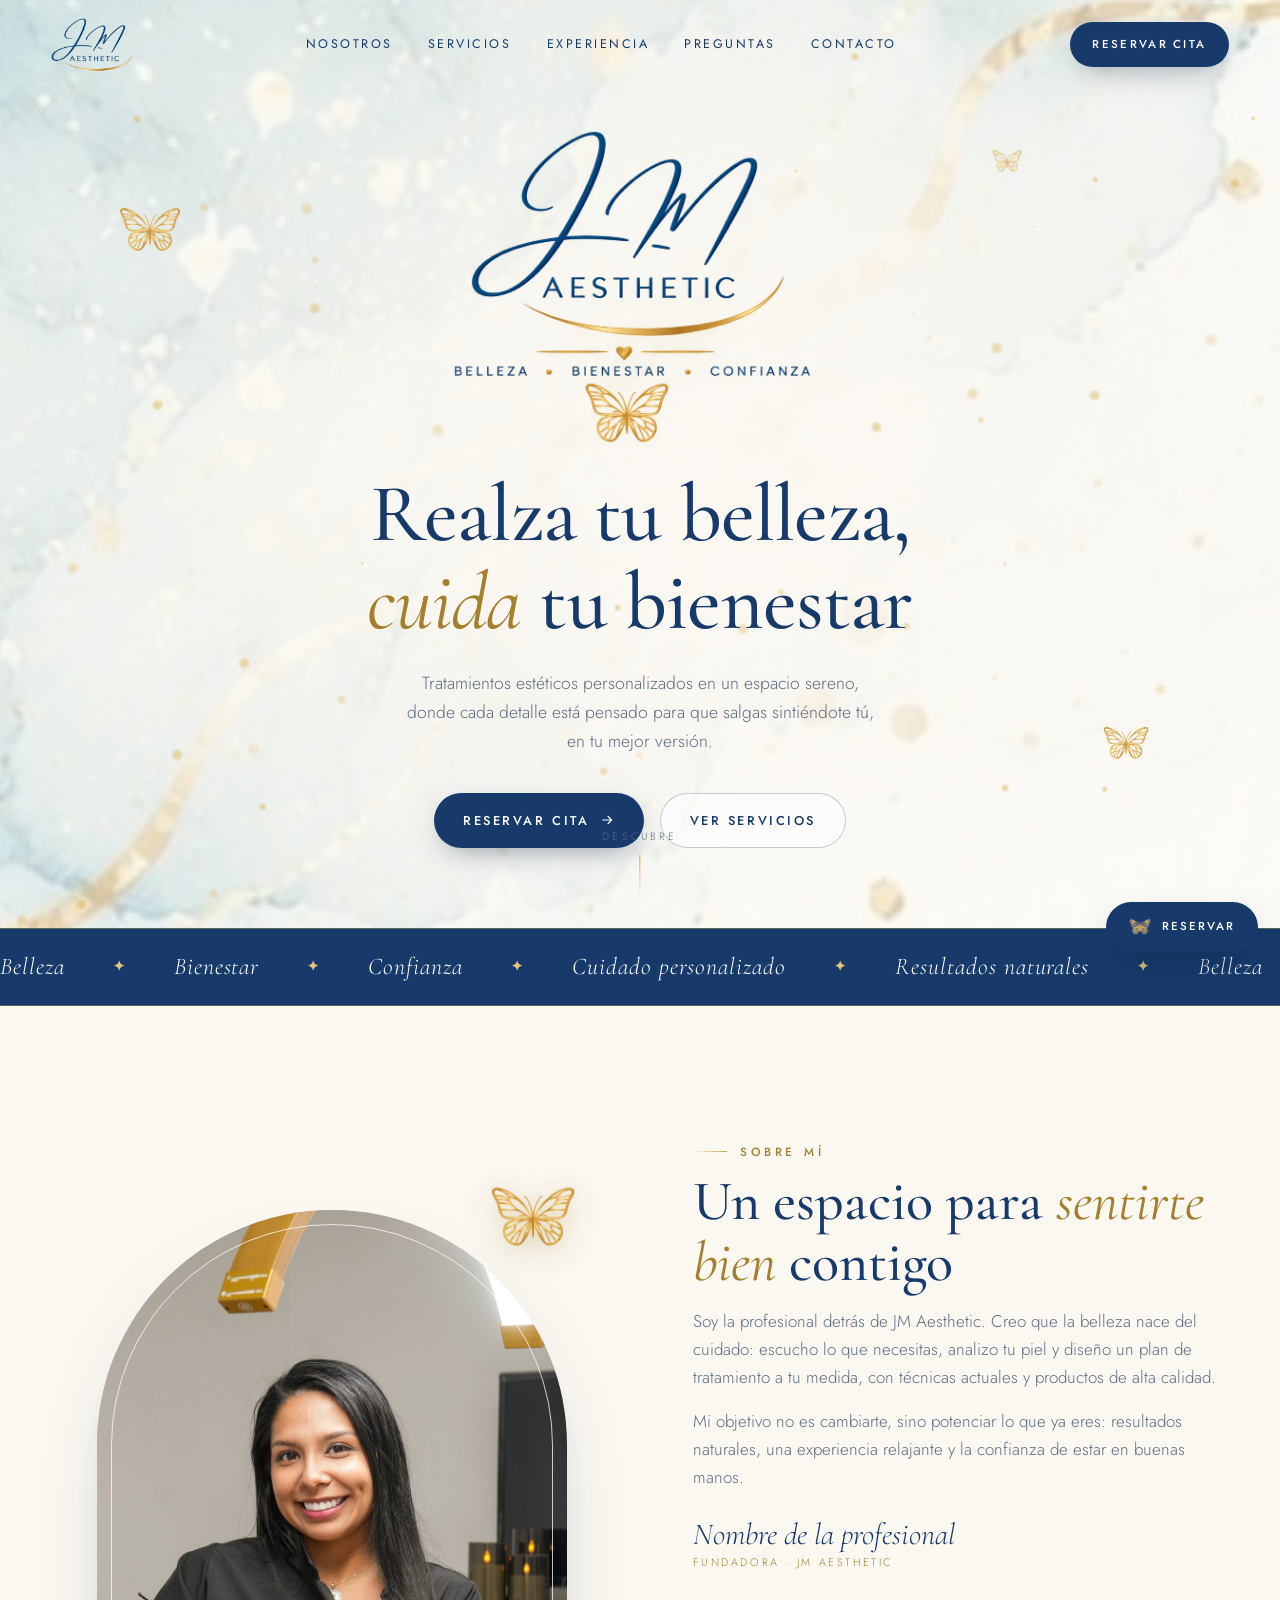
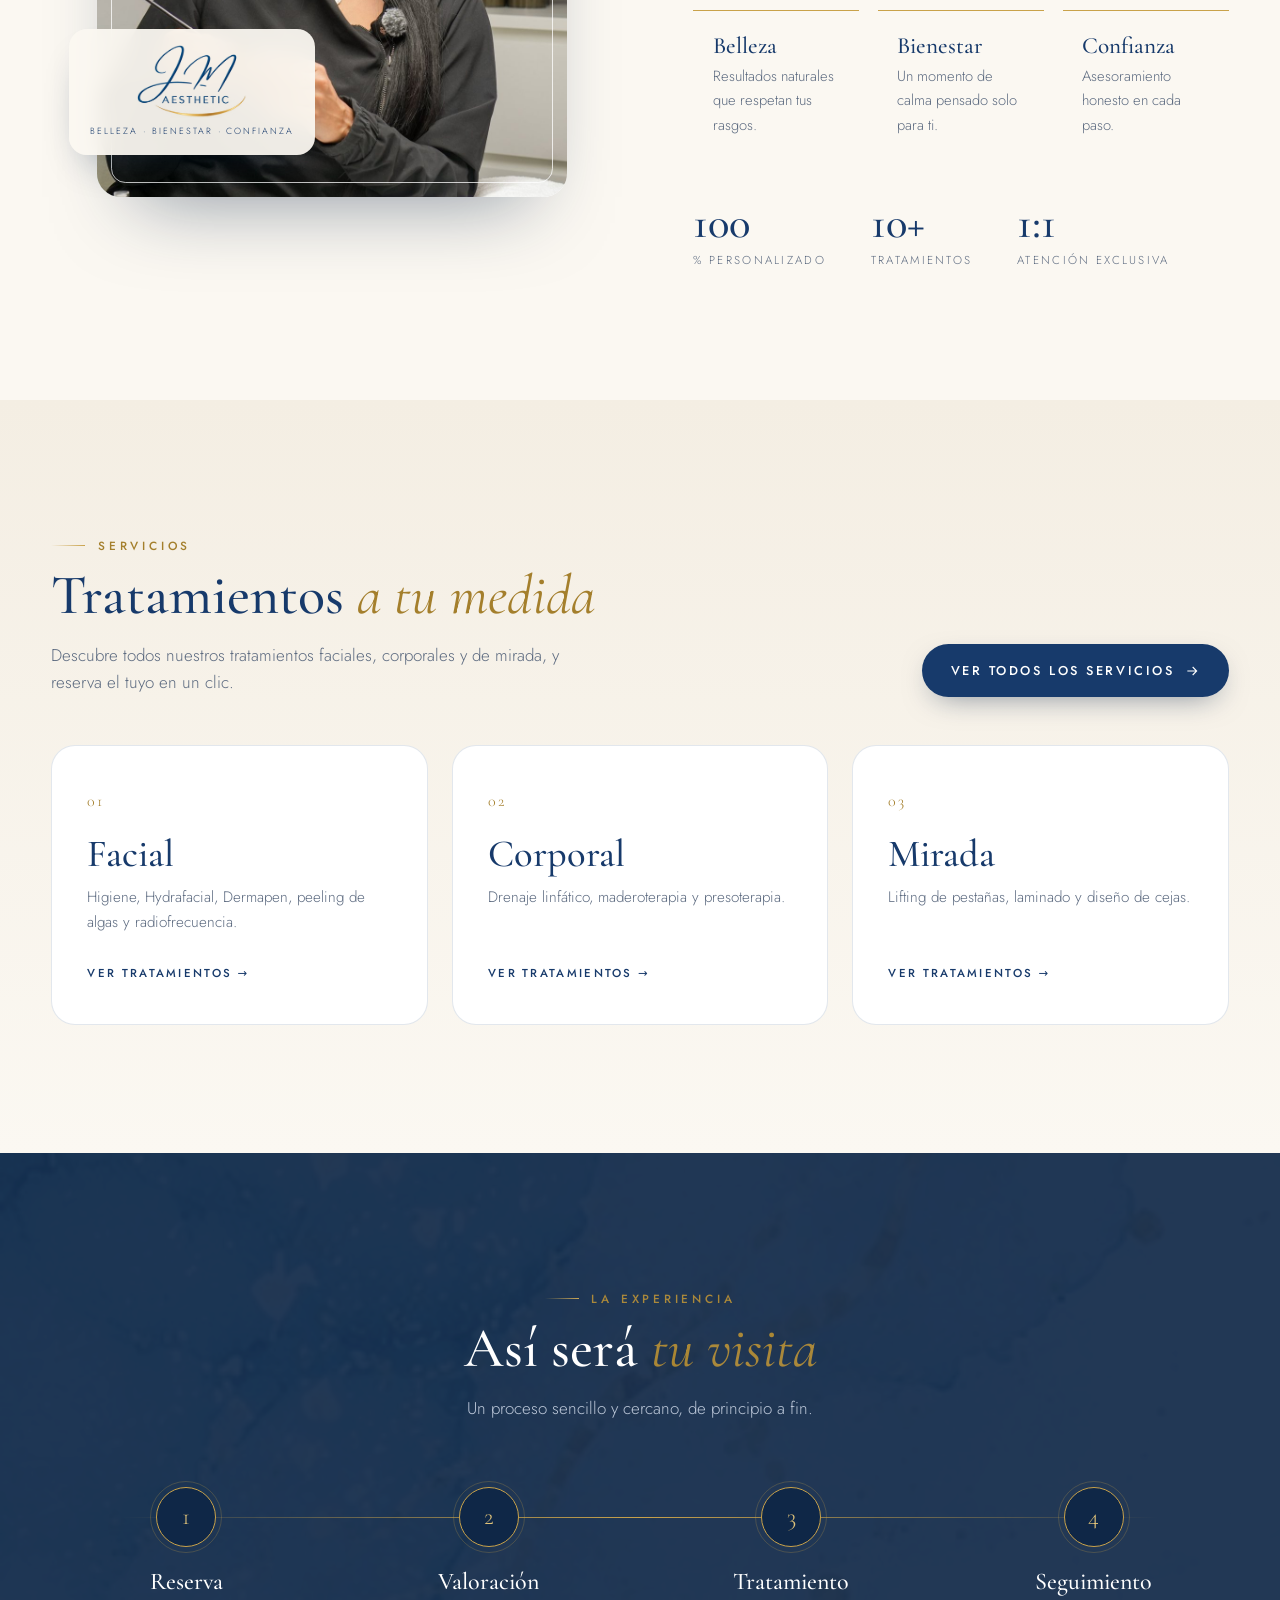
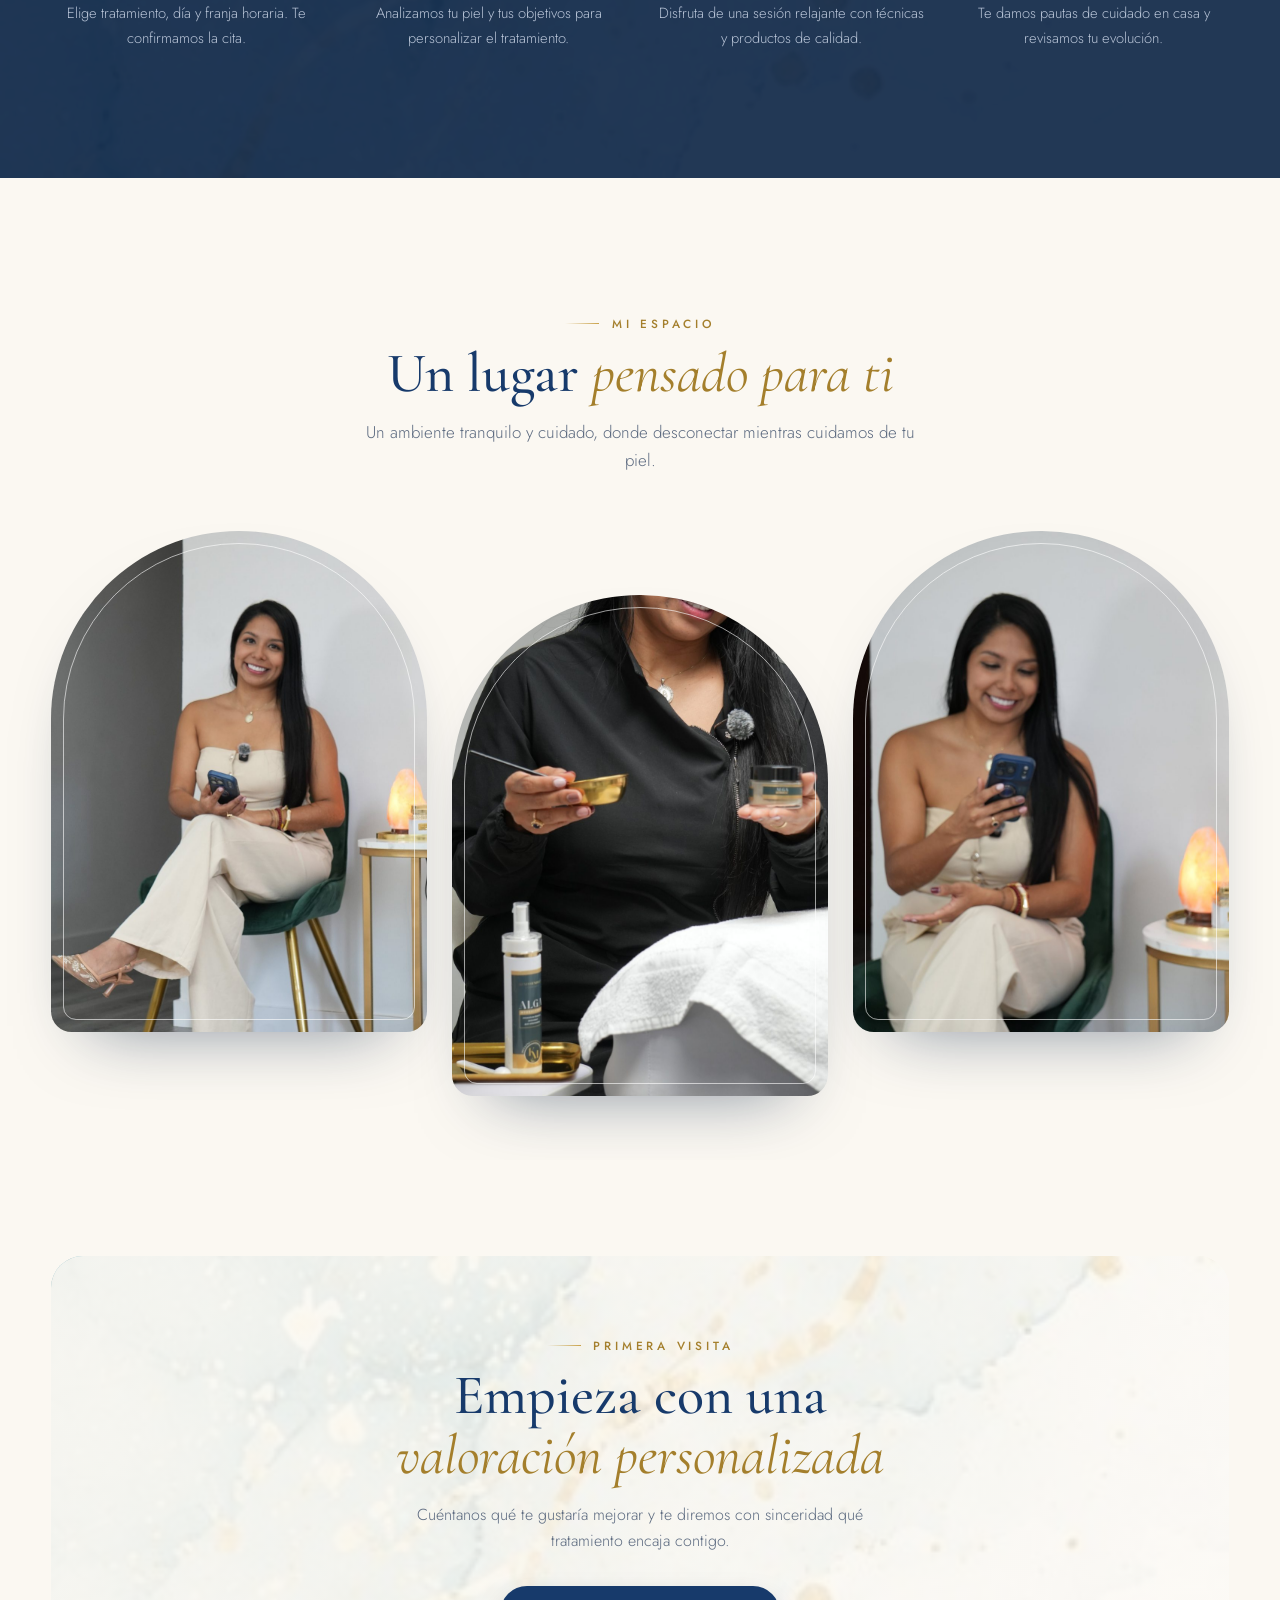
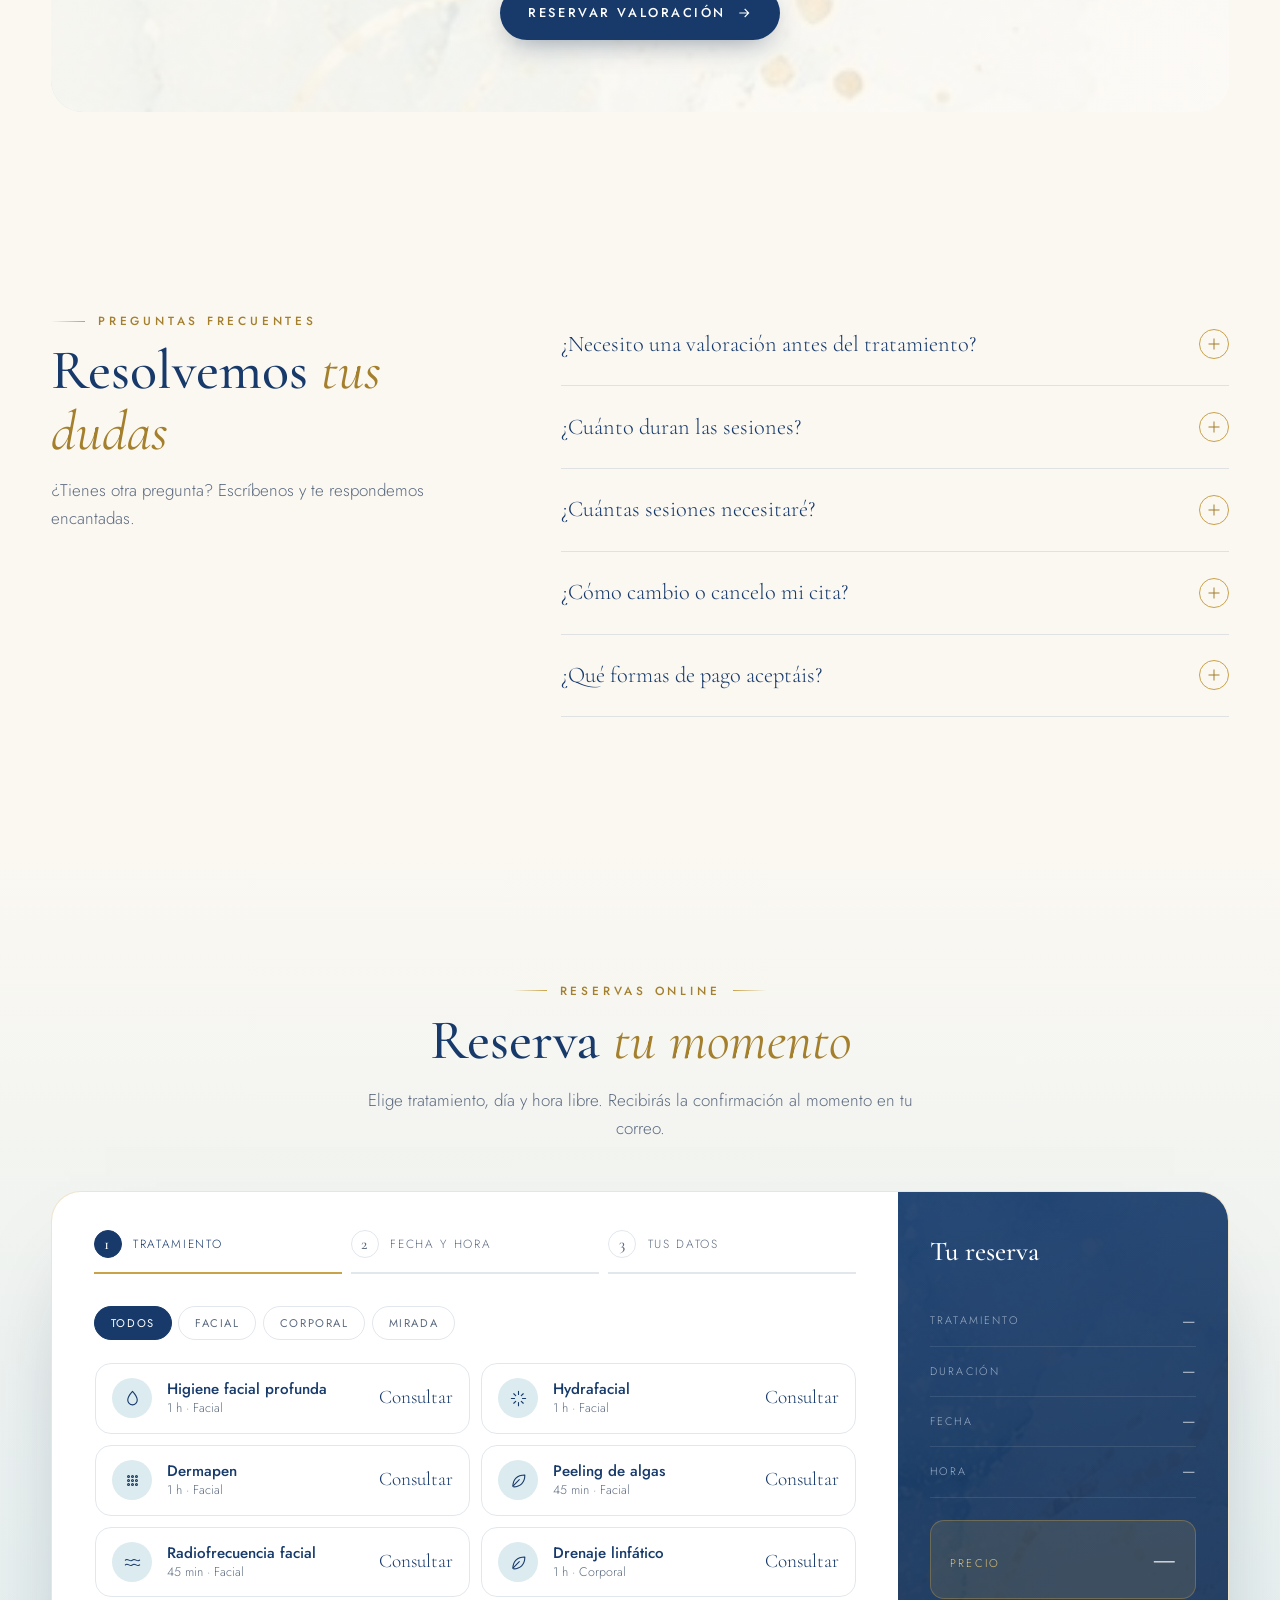
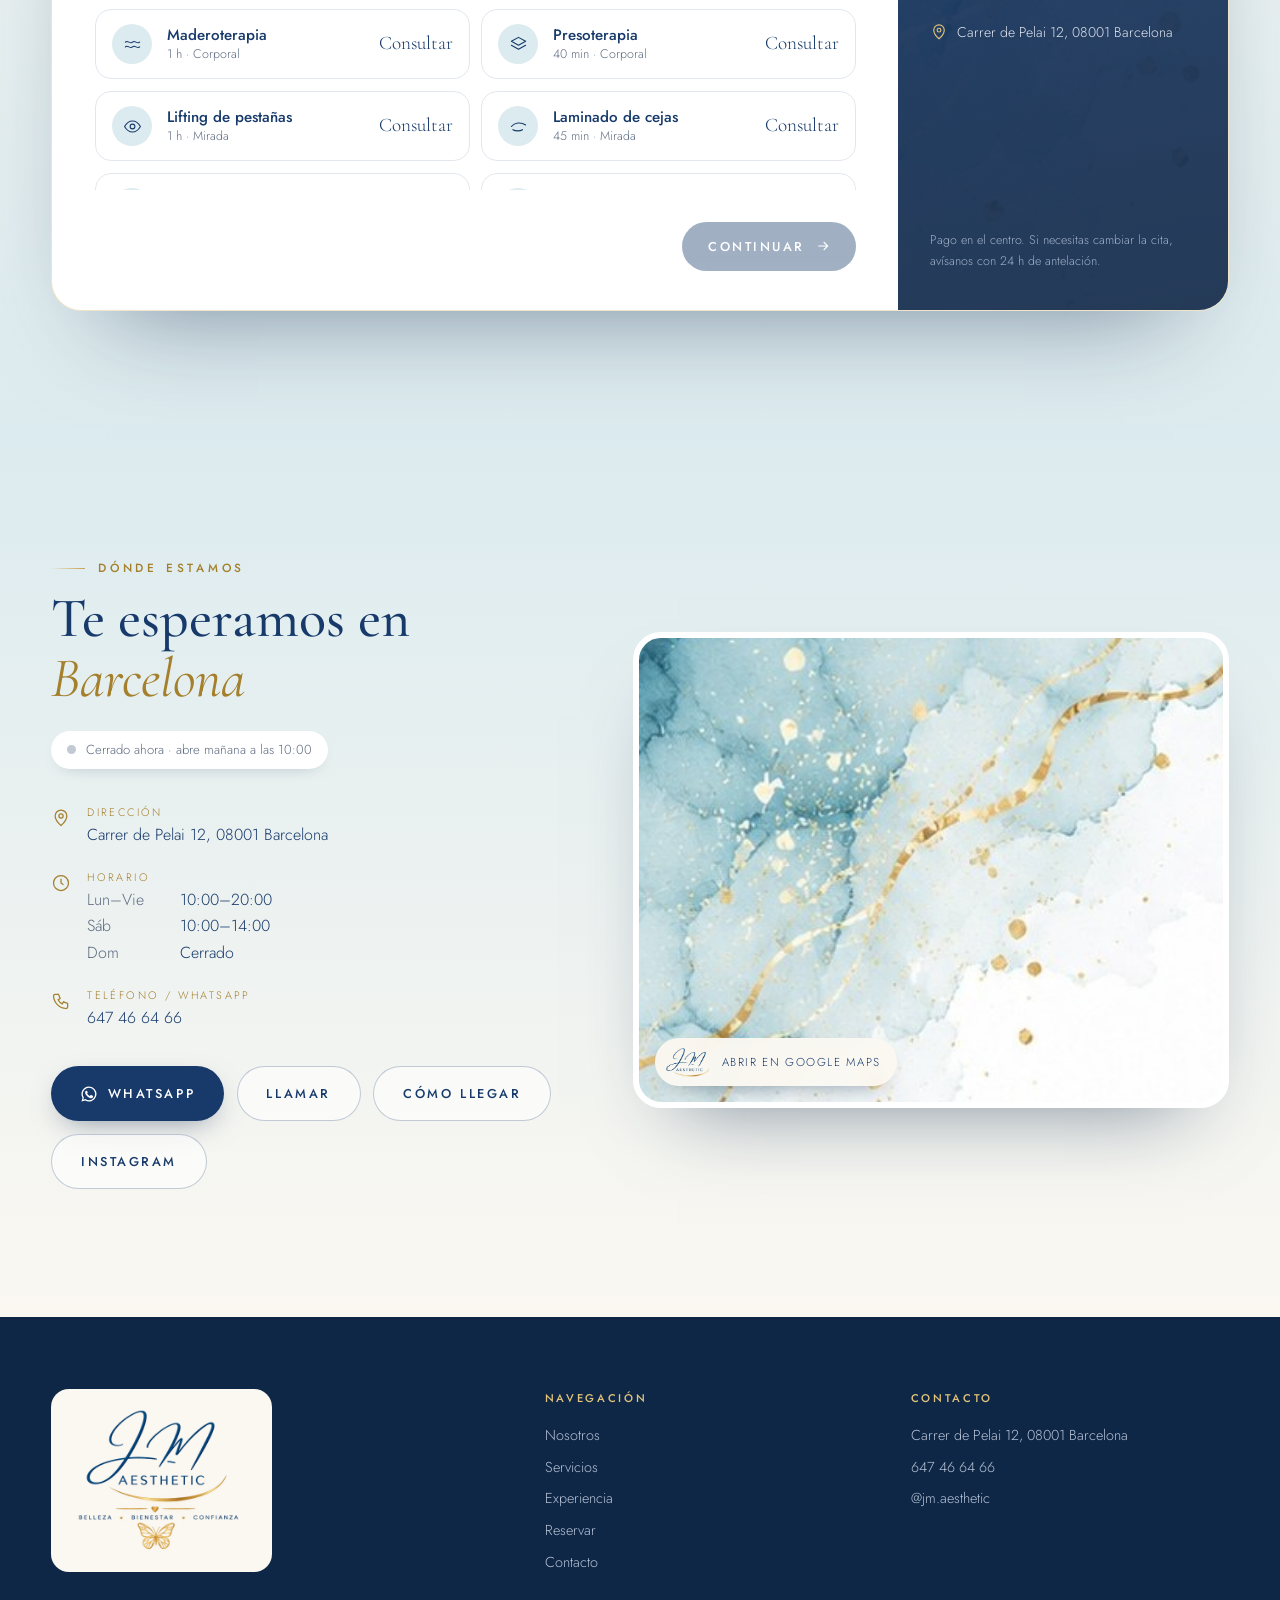
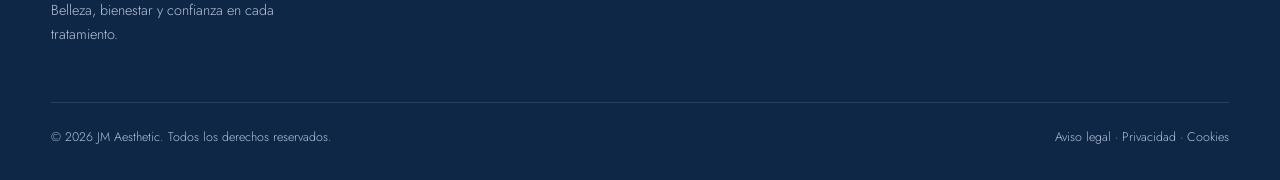
==== commit 40d133c7: "Add files via upload" ====
--- a/index.html
+++ b/index.html
@@ -20,7 +20,7 @@
       <a href="servicios.html">Servicios</a>
       <a href="#proceso">Experiencia</a>
       <a href="#faq">Preguntas</a>
-      <a href="#reservar">Contacto</a>
+      <a href="#contacto">Contacto</a>
     </nav>
     <a href="#reservar" class="btn btn-primary" data-book>Reservar cita</a>
     <button class="burger" id="burger" aria-label="Abrir menú"><span></span><span></span><span></span></button>
@@ -61,11 +61,7 @@
   <div class="wrap about-grid">
     <div class="about-photo rv rv-l">
       <figure class="photo-frame">
-        <img src="foto.jpg" alt="Profesional de JM Aesthetic" onerror="this.remove()">
-        <div class="photo-ph" aria-hidden="true">
-          <svg viewBox="0 0 24 24" fill="none" stroke="currentColor" stroke-width="1.2"><rect x="3" y="5" width="18" height="14" rx="2"/><circle cx="12" cy="12" r="3.5"/><path d="M8 5l1.5-2h5L16 5"/></svg>
-          <span>Espacio para la foto</span><small>foto.jpg · vertical 4:5</small>
-        </div>
+        <img src="foto.jpg" alt="La profesional de JM Aesthetic en su cabina de tratamiento">
       </figure>
       <img class="photo-bfly" src="butterfly.png" alt="">
       <div class="photo-badge"><img src="logo-mark.png" alt=""><span>Belleza · Bienestar · Confianza</span></div>
@@ -127,6 +123,22 @@
   </div>
 </section>
 
+<!-- GALLERY -->
+<section class="gallery" id="espacio">
+  <div class="wrap">
+    <div style="text-align:center;max-width:640px;margin:0 auto 3.5rem">
+      <span class="eyebrow rv">Mi espacio</span>
+      <h2 class="rv" style="--d:.1s">Un lugar <em>pensado para ti</em></h2>
+      <p class="lead rv" style="--d:.2s;margin:0 auto">Un ambiente tranquilo y cuidado, donde desconectar mientras cuidamos de tu piel.</p>
+    </div>
+    <div class="gal-grid">
+      <figure class="gal rv" style="--d:.05s"><img src="galeria-1.jpg" alt="La profesional de JM Aesthetic sentada en su centro" loading="lazy"><figcaption>Atención cercana</figcaption></figure>
+      <figure class="gal gal-mid rv" style="--d:.2s"><img src="galeria-3.jpg" style="object-position:50% 8%" alt="Preparación de un tratamiento facial con algas" loading="lazy"><figcaption>Productos de calidad</figcaption></figure>
+      <figure class="gal rv" style="--d:.35s"><img src="galeria-2.jpg" alt="Momento en el espacio de JM Aesthetic" loading="lazy"><figcaption>Un momento para ti</figcaption></figure>
+    </div>
+  </div>
+</section>
+
 <!-- OFFER -->
 <section class="offer">
   <div class="wrap">
@@ -152,54 +164,132 @@
       <details><summary>¿Necesito una valoración antes del tratamiento?<i></i></summary><div class="ans"><p>Para tratamientos faciales y corporales recomendamos una primera valoración. Así elegimos lo más adecuado para tu tipo de piel y tus objetivos.</p></div></details>
       <details><summary>¿Cuánto duran las sesiones?<i></i></summary><div class="ans"><p>Depende del tratamiento: entre 30 y 90 minutos. Encontrarás la duración aproximada en cada servicio.</p></div></details>
       <details><summary>¿Cuántas sesiones necesitaré?<i></i></summary><div class="ans"><p>Algunos tratamientos se notan desde la primera sesión; otros funcionan mejor en un plan de varias sesiones. Te lo explicamos en la valoración.</p></div></details>
-      <details><summary>¿Cómo cambio o cancelo mi cita?<i></i></summary><div class="ans"><p>Escríbenos por WhatsApp con al menos 24 horas de antelación y te buscamos otro hueco sin problema.</p></div></details>
-      <details><summary>¿Qué formas de pago aceptáis?<i></i></summary><div class="ans"><p>Efectivo, tarjeta y Bizum.</p></div></details>
+      <details><summary>¿Cómo cambio o cancelo mi cita?<i></i></summary><div class="ans"><p>Escríbenos por WhatsApp o llámanos con al menos 24 horas de antelación y te buscamos otro hueco sin problema.</p></div></details>
+      <details><summary>¿Qué formas de pago aceptáis?<i></i></summary><div class="ans"><p>El pago se realiza en el centro, el día de tu cita.</p></div></details>
     </div>
   </div>
 </section>
 
 <!-- BOOKING -->
 <section class="booking" id="reservar">
-  <div class="wrap book-grid">
+  <div class="wrap">
+    <div class="bk-head">
+      <span class="eyebrow rv">Reservas online</span>
+      <h2 class="rv" style="--d:.1s">Reserva <em>tu momento</em></h2>
+      <p class="lead rv" style="--d:.2s">Elige tratamiento, día y hora libre. Recibirás la confirmación al momento en tu correo.</p>
+    </div>
+
+    <div class="bk rv rv-s" id="bk" style="--d:.15s">
+      <div class="bk-main">
+        <ol class="bk-steps" id="bkSteps">
+          <li class="on"><b>1</b><span>Tratamiento</span></li>
+          <li><b>2</b><span>Fecha y hora</span></li>
+          <li><b>3</b><span>Tus datos</span></li>
+        </ol>
+
+        <!-- Paso 1 -->
+        <div class="bk-panel" data-step="1">
+          <div class="bk-tabs" id="bkTabs">
+            <button type="button" class="on" data-f="all">Todos</button>
+            <button type="button" data-f="facial">Facial</button>
+            <button type="button" data-f="corporal">Corporal</button>
+            <button type="button" data-f="mirada">Mirada</button>
+          </div>
+          <div class="bk-svcs" id="bkSvcs" role="radiogroup" aria-label="Tratamiento"></div>
+        </div>
+
+        <!-- Paso 2 -->
+        <div class="bk-panel" data-step="2" hidden>
+          <div class="bk-date">
+            <div class="cal">
+              <div class="cal-head">
+                <button type="button" class="cal-nav" id="calPrev" aria-label="Mes anterior">‹</button>
+                <strong id="calTitle"></strong>
+                <button type="button" class="cal-nav" id="calNext" aria-label="Mes siguiente">›</button>
+              </div>
+              <div class="cal-week"><span>L</span><span>M</span><span>X</span><span>J</span><span>V</span><span>S</span><span>D</span></div>
+              <div class="cal-days" id="calDays"></div>
+            </div>
+            <div class="times">
+              <h4 id="slotsTitle">Elige un día</h4>
+              <div class="time-grid" id="bkSlots"><p class="muted">Selecciona una fecha en el calendario para ver las horas libres.</p></div>
+            </div>
+          </div>
+        </div>
+
+        <!-- Paso 3 -->
+        <form class="bk-panel bk-form" data-step="3" id="bkForm" hidden novalidate>
+          <div class="row">
+            <div class="field"><label for="fName">Nombre y apellidos</label><input id="fName" name="name" required autocomplete="name" placeholder="Tu nombre"></div>
+            <div class="field"><label for="fPhone">Teléfono</label><input id="fPhone" name="phone" type="tel" required autocomplete="tel" placeholder="600 000 000"></div>
+          </div>
+          <div class="field"><label for="fEmail">Correo electrónico</label><input id="fEmail" name="email" type="email" required autocomplete="email" placeholder="tu@correo.com"></div>
+          <div class="field"><label for="fMsg">Comentarios (opcional)</label><textarea id="fMsg" name="notes" placeholder="Alergias, dudas o lo que te gustaría mejorar"></textarea></div>
+          <input class="hp" name="website" tabindex="-1" autocomplete="off" aria-hidden="true">
+          <label class="check"><input type="checkbox" id="fOk" required><span>Acepto que mis datos se usen únicamente para gestionar mi cita.</span></label>
+          <p class="bk-error" id="bkError" role="alert"></p>
+        </form>
+
+        <!-- Hecho -->
+        <div class="bk-panel bk-done" data-step="4" hidden>
+          <div class="done-ico"><img src="butterfly.png" alt=""></div>
+          <h3>¡Cita reservada!</h3>
+          <p id="doneText"></p>
+          <div class="done-actions">
+            <a class="btn btn-primary" id="doneCal" href="#" target="_blank" rel="noopener">Añadir a mi calendario</a>
+            <button type="button" class="btn btn-ghost" id="doneNew">Hacer otra reserva</button>
+          </div>
+          <p class="muted" id="doneDemo"></p>
+        </div>
+
+        <div class="bk-nav" id="bkNav">
+          <button type="button" class="btn btn-ghost" id="bkBack">Atrás</button>
+          <button type="button" class="btn btn-primary" id="bkNext" disabled>Continuar
+            <svg viewBox="0 0 24 24" fill="none" stroke="currentColor" stroke-width="1.6"><path d="M5 12h14M13 6l6 6-6 6"/></svg></button>
+        </div>
+      </div>
+
+      <aside class="bk-sum" aria-live="polite">
+        <h4>Tu reserva</h4>
+        <dl>
+          <div><dt>Tratamiento</dt><dd id="sSvc">—</dd></div>
+          <div><dt>Duración</dt><dd id="sDur">—</dd></div>
+          <div><dt>Fecha</dt><dd id="sDate">—</dd></div>
+          <div><dt>Hora</dt><dd id="sTime">—</dd></div>
+        </dl>
+        <div class="sum-price"><span>Precio</span><strong id="sPrice">—</strong></div>
+        <p class="sum-addr"><svg viewBox="0 0 24 24" fill="none" stroke="currentColor" stroke-width="1.5"><path d="M12 21s-7-6.2-7-11.5A7 7 0 0 1 19 9.5C19 14.8 12 21 12 21z"/><circle cx="12" cy="9.5" r="2.5"/></svg><span data-cfg="address"></span></p>
+        <p class="sum-note">Pago en el centro. Si necesitas cambiar la cita, avísanos con 24 h de antelación.</p>
+      </aside>
+    </div>
+  </div>
+</section>
+
+<!-- CONTACT -->
+<section class="contact" id="contacto">
+  <div class="wrap contact-grid">
     <div>
-      <span class="eyebrow rv">Reservas</span>
-      <h2 class="rv" style="--d:.1s">Reserva <em>tu momento</em></h2>
-      <p class="lead rv" style="--d:.2s">Rellena el formulario y te llegará la solicitud por WhatsApp para confirmar tu cita. También puedes escribirnos directamente.</p>
-      <div class="contact-list rv" style="--d:.25s">
+      <span class="eyebrow rv">Dónde estamos</span>
+      <h2 class="rv" style="--d:.1s">Te esperamos en <em>Barcelona</em></h2>
+      <p class="open-now rv" id="openNow" style="--d:.15s"></p>
+      <div class="contact-list rv" style="--d:.2s">
         <div><svg viewBox="0 0 24 24" fill="none" stroke="currentColor" stroke-width="1.5"><path d="M12 21s-7-6.2-7-11.5A7 7 0 0 1 19 9.5C19 14.8 12 21 12 21z"/><circle cx="12" cy="9.5" r="2.5"/></svg><p><small>Dirección</small><span data-cfg="address"></span></p></div>
-        <div><svg viewBox="0 0 24 24" fill="none" stroke="currentColor" stroke-width="1.5"><circle cx="12" cy="12" r="9"/><path d="M12 7v5l3 2"/></svg><p><small>Horario</small><span data-cfg="hours"></span></p></div>
-        <div><svg viewBox="0 0 24 24" fill="none" stroke="currentColor" stroke-width="1.5"><path d="M5 4h4l2 5-2.5 1.5a11 11 0 0 0 5 5L15 13l5 2v4a2 2 0 0 1-2 2A16 16 0 0 1 3 6a2 2 0 0 1 2-2"/></svg><p><small>Teléfono / WhatsApp</small><span data-cfg="phoneLabel"></span></p></div>
+        <div><svg viewBox="0 0 24 24" fill="none" stroke="currentColor" stroke-width="1.5"><circle cx="12" cy="12" r="9"/><path d="M12 7v5l3 2"/></svg><p><small>Horario</small><span id="hoursList"></span></p></div>
+        <div><svg viewBox="0 0 24 24" fill="none" stroke="currentColor" stroke-width="1.5"><path d="M5 4h4l2 5-2.5 1.5a11 11 0 0 0 5 5L15 13l5 2v4a2 2 0 0 1-2 2A16 16 0 0 1 3 6a2 2 0 0 1 2-2"/></svg><p><small>Teléfono / WhatsApp</small><a class="tel-link" data-cfg="phoneLabel"></a></p></div>
       </div>
       <div class="quick rv" style="--d:.3s">
         <a class="btn btn-primary" id="waBtn" href="#" target="_blank" rel="noopener">
           <svg viewBox="0 0 24 24" fill="currentColor" style="width:18px;height:18px"><path d="M12 2a10 10 0 0 0-8.6 15.1L2 22l5-1.3A10 10 0 1 0 12 2zm0 18.2c-1.5 0-3-.4-4.3-1.2l-.3-.2-3 .8.8-2.9-.2-.3A8.2 8.2 0 1 1 12 20.2zm4.5-6.1c-.2-.1-1.5-.7-1.7-.8s-.4-.1-.6.1-.7.8-.8 1-.3.2-.5.1a6.7 6.7 0 0 1-3.3-2.9c-.2-.4.2-.4.7-1.3.1-.2 0-.3 0-.4l-.8-1.8c-.2-.5-.4-.4-.6-.4h-.5a1 1 0 0 0-.7.3 3 3 0 0 0-.9 2.2 5.2 5.2 0 0 0 1.1 2.7 11.8 11.8 0 0 0 4.5 4c1.7.7 2.3.8 3.2.6.5-.1 1.5-.6 1.7-1.2s.2-1.1.2-1.2-.3-.2-.5-.3z"/></svg>
           WhatsApp</a>
+        <a class="btn btn-ghost tel-link" data-keep>Llamar</a>
+        <a class="btn btn-ghost" id="mapsBtn" href="#" target="_blank" rel="noopener">Cómo llegar</a>
         <a class="btn btn-ghost" id="igBtn" href="#" target="_blank" rel="noopener">Instagram</a>
       </div>
     </div>
-
-    <form id="bookForm" class="rv rv-r" style="--d:.15s" novalidate>
-      <h3>Solicitar cita</h3>
-      <p>Te responderemos lo antes posible para confirmar día y hora.</p>
-      <div class="row">
-        <div class="field"><label for="fName">Nombre</label><input id="fName" name="nombre" required autocomplete="name" placeholder="Tu nombre"></div>
-        <div class="field"><label for="fPhone">Teléfono</label><input id="fPhone" name="telefono" type="tel" autocomplete="tel" placeholder="600 000 000"></div>
-      </div>
-      <div class="field sel"><label for="fSvc">Tratamiento</label><select id="fSvc" name="servicio" required></select></div>
-      <div class="row">
-        <div class="field"><label for="fDate">Fecha preferida</label><input id="fDate" name="fecha" type="date"></div>
-        <div class="field"><label>Franja</label>
-          <div class="slots">
-            <label><input type="radio" name="franja" value="Mañana" checked><span>Mañana</span></label>
-            <label><input type="radio" name="franja" value="Tarde"><span>Tarde</span></label>
-          </div>
-        </div>
-      </div>
-      <div class="field"><label for="fMsg">Mensaje (opcional)</label><textarea id="fMsg" name="mensaje" placeholder="Cuéntanos qué te gustaría mejorar"></textarea></div>
-      <button class="btn btn-primary btn-shine" type="submit">Enviar solicitud por WhatsApp
-        <svg viewBox="0 0 24 24" fill="none" stroke="currentColor" stroke-width="1.6"><path d="M5 12h14M13 6l6 6-6 6"/></svg></button>
-      <p class="form-note">Se abrirá WhatsApp con tu mensaje listo para enviar.</p>
-    </form>
+    <div class="map rv rv-r" style="--d:.15s">
+      <iframe id="mapFrame" title="Mapa: JM Aesthetic, Carrer de Pelai 12, Barcelona" loading="lazy" referrerpolicy="no-referrer-when-downgrade"></iframe>
+      <a class="map-pin" id="mapPin" href="#" target="_blank" rel="noopener"><img src="logo-mark.png" alt=""><span>Abrir en Google Maps</span></a>
+    </div>
   </div>
 </section>
 </main>
@@ -211,8 +301,8 @@
         <span class="flogo"><img src="logo.png" alt="JM Aesthetic"></span>
         <p style="margin-top:1.2rem;max-width:34ch">Belleza, bienestar y confianza en cada tratamiento.</p>
       </div>
-      <div><h4>Navegación</h4><ul><li><a href="#nosotros">Nosotros</a></li><li><a href="servicios.html">Servicios</a></li><li><a href="#proceso">Experiencia</a></li><li><a href="#reservar">Reservar</a></li></ul></div>
-      <div><h4>Contacto</h4><ul><li data-cfg="address"></li><li data-cfg="phoneLabel"></li><li><a id="igFoot" href="#" target="_blank" rel="noopener" data-cfg="instagram"></a></li></ul></div>
+      <div><h4>Navegación</h4><ul><li><a href="#nosotros">Nosotros</a></li><li><a href="servicios.html">Servicios</a></li><li><a href="#proceso">Experiencia</a></li><li><a href="#reservar">Reservar</a></li><li><a href="#contacto">Contacto</a></li></ul></div>
+      <div><h4>Contacto</h4><ul><li data-cfg="address"></li><li><a class="tel-link" data-cfg="phoneLabel"></a></li><li><a id="igFoot" href="#" target="_blank" rel="noopener" data-cfg="instagram"></a></li></ul></div>
     </div>
     <div class="legal"><span>© <span id="yr"></span> JM Aesthetic. Todos los derechos reservados.</span><span>Aviso legal · Privacidad · Cookies</span></div>
   </div>
--- a/styles.css
+++ b/styles.css
@@ -6,6 +6,7 @@
   --ease:cubic-bezier(.22,.8,.24,1);
 }
 *{box-sizing:border-box;margin:0;padding:0}
+[hidden]{display:none!important}
 html{scroll-behavior:smooth}
 html,body{overflow-x:clip}
 body{font-family:var(--sans);font-weight:300;color:var(--ink);background:var(--ivory);line-height:1.65;overflow-x:hidden;-webkit-font-smoothing:antialiased}
@@ -108,7 +109,7 @@
 .about-photo{position:relative;max-width:470px;width:100%;margin-inline:auto}
 .photo-frame{position:relative;aspect-ratio:4/5;border-radius:260px 260px 26px 26px;overflow:hidden;background:url(fondo.jpg) center/cover;box-shadow:0 40px 80px -40px rgba(15,39,71,.5)}
 .photo-frame::after{content:"";position:absolute;inset:14px;border:1px solid rgba(255,255,255,.75);border-radius:246px 246px 16px 16px;z-index:3;pointer-events:none}
-.photo-frame img{position:absolute;inset:0;width:100%;height:100%;object-fit:cover;object-position:center top;z-index:2;transition:transform 1.4s var(--ease)}
+.photo-frame img{position:absolute;inset:0;width:100%;height:100%;object-fit:cover;object-position:50% 30%;z-index:2;transition:transform 1.4s var(--ease)}
 .about-photo:hover .photo-frame img{transform:scale(1.04)}
 .photo-ph{position:absolute;inset:0;display:flex;flex-direction:column;align-items:center;justify-content:center;gap:.6rem;background:rgba(251,248,242,.55);color:var(--navy);text-align:center}
 .photo-ph svg{width:46px;height:46px;color:var(--gold-deep)}
@@ -188,6 +189,19 @@
 @keyframes pulse{from{transform:scale(.9);opacity:1}to{transform:scale(1.35);opacity:0}}
 .step h3{color:#fff;font-size:1.5rem;margin-bottom:.4rem}
 .step p{font-size:.92rem;color:#b7c3d6}
+
+/* Gallery */
+.gallery{padding:8rem 0 4rem;overflow:hidden}
+.gal-grid{display:grid;grid-template-columns:repeat(3,1fr);gap:1.6rem;align-items:start;padding-bottom:4rem}
+.gal{position:relative;margin:0;aspect-ratio:3/4;border-radius:200px 200px 22px 22px;overflow:hidden;box-shadow:0 34px 70px -40px rgba(15,39,71,.55)}
+.gal-mid{transform:translateY(4rem)}
+.gal-mid.rv{transform:translateY(calc(4rem + 40px))}
+.gal-mid.rv.in{transform:translateY(4rem)}
+.gal img{width:100%;height:100%;object-fit:cover;object-position:50% 30%;transition:transform 1.4s var(--ease)}
+.gal:hover img{transform:scale(1.06)}
+.gal::after{content:"";position:absolute;inset:12px;border:1px solid rgba(255,255,255,.6);border-radius:188px 188px 14px 14px;pointer-events:none}
+.gal figcaption{position:absolute;left:50%;bottom:1.4rem;transform:translate(-50%,8px);opacity:0;white-space:nowrap;background:rgba(251,248,242,.9);backdrop-filter:blur(8px);padding:.6rem 1.2rem;border-radius:100px;font-size:.68rem;letter-spacing:.22em;text-transform:uppercase;color:var(--navy);transition:.5s var(--ease)}
+.gal:hover figcaption{opacity:1;transform:translate(-50%,0)}
 
 /* Offer band */
 .offer{padding:6rem 0}
@@ -244,6 +258,118 @@
 .toast{position:fixed;left:50%;bottom:2rem;transform:translate(-50%,calc(100% + 3rem));visibility:hidden;background:var(--navy);color:#fff;padding:1rem 1.5rem;border-radius:14px;font-size:.9rem;z-index:80;transition:transform .5s var(--ease);max-width:90vw;box-shadow:0 20px 40px -20px rgba(0,0,0,.5)}
 .toast.show{transform:translate(-50%,0);visibility:visible}
 
+
+/* Price on service cards */
+.svc .meta .price{font-family:var(--serif);font-size:1.45rem;font-weight:500;color:var(--navy)}
+.book-full{margin-top:1.2rem;width:100%;display:flex;justify-content:center;align-items:center;gap:.5rem;padding:.85rem 1rem;border-radius:100px;border:1px solid rgba(23,58,107,.2);background:transparent;color:var(--navy);font-family:var(--sans);font-size:.72rem;letter-spacing:.18em;text-transform:uppercase;font-weight:500;cursor:pointer;transition:.35s var(--ease)}
+.book-full svg{width:14px;transition:transform .35s var(--ease)}
+.book-full:hover{background:var(--navy);color:#fff;border-color:var(--navy)}
+.book-full:hover svg{transform:translateX(4px)}
+
+/* ===== Booking widget ===== */
+.bk-head{text-align:center;max-width:640px;margin:0 auto 3rem}
+.bk-head .lead{margin:0 auto}
+.bk-head .eyebrow::after{content:"";width:34px;height:1px;background:linear-gradient(90deg,var(--gold),transparent)}
+.bk{display:grid;grid-template-columns:1fr 330px;background:#fff;border-radius:30px;border:1px solid rgba(201,162,74,.28);box-shadow:0 50px 100px -55px rgba(15,39,71,.55);overflow:hidden;scroll-margin-top:90px}
+.bk-main{padding:2.4rem 2.6rem;min-width:0;display:flex;flex-direction:column}
+.bk-steps{list-style:none;display:flex;gap:.6rem;margin-bottom:2rem;counter-reset:s}
+.bk-steps li{flex:1;display:flex;align-items:center;gap:.7rem;padding-bottom:.9rem;border-bottom:2px solid var(--line);color:var(--muted);font-size:.74rem;letter-spacing:.14em;text-transform:uppercase;transition:.4s var(--ease)}
+.bk-steps b{width:28px;height:28px;border-radius:50%;display:grid;place-items:center;border:1px solid var(--line);font-family:var(--serif);font-size:1rem;font-weight:500;transition:.4s var(--ease);flex:none}
+.bk-steps li.on{color:var(--navy);border-color:var(--gold)}
+.bk-steps li.on b{background:var(--navy);color:#fff;border-color:var(--navy)}
+.bk-steps li.done{color:var(--gold-deep);border-color:rgba(201,162,74,.5)}
+.bk-steps li.done b{background:var(--gold);color:#fff;border-color:var(--gold)}
+.bk-panel{animation:panelIn .55s var(--ease)}
+@keyframes panelIn{from{opacity:0;transform:translateY(14px)}to{opacity:1;transform:none}}
+.bk-tabs{display:flex;gap:.4rem;flex-wrap:wrap;margin-bottom:1.2rem}
+.bk-tabs button{border:1px solid var(--line);background:none;padding:.5rem 1rem;border-radius:100px;font-family:var(--sans);font-size:.7rem;letter-spacing:.14em;text-transform:uppercase;color:var(--muted);cursor:pointer;transition:.3s}
+.bk-tabs button.on{background:var(--navy);color:#fff;border-color:var(--navy)}
+.bk-svcs{display:grid;grid-template-columns:1fr 1fr;gap:.7rem;max-height:430px;overflow:auto;padding:.2rem .3rem .2rem .1rem;margin-right:-.3rem;scrollbar-width:thin}
+.opt{position:relative;display:flex;align-items:center;gap:.9rem;padding:.9rem 1rem;border:1px solid var(--line);border-radius:16px;cursor:pointer;transition:border-color .3s,background .3s,transform .3s var(--ease)}
+.opt:hover{border-color:rgba(201,162,74,.6);transform:translateY(-2px)}
+.opt input{position:absolute;opacity:0;pointer-events:none}
+.opt.on{border-color:var(--gold);background:linear-gradient(120deg,#fffaf0,#fff);box-shadow:0 10px 24px -16px rgba(164,127,44,.6)}
+.opt:has(input:focus-visible){box-shadow:0 0 0 3px rgba(201,162,74,.4)}
+.opt-ico{width:40px;height:40px;border-radius:50%;display:grid;place-items:center;background:var(--aqua);color:var(--navy);flex:none;transition:.35s}
+.opt-ico svg{width:19px;height:19px}
+.opt.on .opt-ico{background:var(--navy);color:var(--gold-2)}
+.opt-txt{flex:1;min-width:0;display:flex;flex-direction:column;line-height:1.3}
+.opt-txt b{font-weight:500;color:var(--navy);font-size:.95rem}
+.opt-txt small{color:var(--muted);font-size:.78rem}
+.opt-price{font-family:var(--serif);font-size:1.2rem;color:var(--navy);white-space:nowrap}
+.bk-date{display:grid;grid-template-columns:1.05fr 1fr;gap:2rem;align-items:start}
+.cal-head{display:flex;align-items:center;justify-content:space-between;margin-bottom:1rem}
+.cal-head strong{font-family:var(--serif);font-size:1.5rem;font-weight:500;color:var(--navy)}
+.cal-nav{width:38px;height:38px;border-radius:50%;border:1px solid var(--line);background:none;font-size:1.3rem;color:var(--navy);cursor:pointer;transition:.3s}
+.cal-nav:hover:not(:disabled){border-color:var(--gold);color:var(--gold-deep)}
+.cal-nav:disabled{opacity:.3;cursor:default}
+.cal-week,.cal-days{display:grid;grid-template-columns:repeat(7,1fr);gap:.3rem;text-align:center}
+.cal-week span{font-size:.68rem;letter-spacing:.15em;color:var(--muted);padding:.3rem 0}
+.cal-days button{aspect-ratio:1;border:0;border-radius:50%;background:none;font-family:var(--sans);font-size:.92rem;color:var(--navy);cursor:pointer;position:relative;transition:.25s}
+.cal-days button:hover:not(:disabled){background:var(--aqua)}
+.cal-days button:disabled{color:#c3c9d3;cursor:default}
+.cal-days button.today::after{content:"";position:absolute;bottom:5px;left:50%;width:4px;height:4px;margin-left:-2px;border-radius:50%;background:var(--gold)}
+.cal-days button.sel{background:var(--navy);color:#fff;box-shadow:0 8px 18px -8px rgba(15,39,71,.7)}
+.times h4{font-family:var(--serif);font-weight:500;font-size:1.25rem;color:var(--navy);margin:.4rem 0 1rem;text-transform:none}
+.time-grid{display:grid;grid-template-columns:repeat(3,1fr);gap:.5rem;max-height:330px;overflow:auto;padding:2px}
+.time-grid .muted{grid-column:1/-1}
+.slot{padding:.7rem .4rem;border-radius:12px;border:1px solid var(--line);background:#fff;font-family:var(--sans);font-size:.92rem;color:var(--navy);cursor:pointer;transition:.25s;animation:panelIn .4s var(--ease) both}
+.slot:hover{border-color:var(--gold);color:var(--gold-deep)}
+.slot.sel{background:var(--gold);border-color:var(--gold);color:#fff}
+.sk{height:42px;border-radius:12px;background:linear-gradient(90deg,#f1ede5 25%,#faf7f1 50%,#f1ede5 75%);background-size:200% 100%;animation:sk 1.1s linear infinite}
+@keyframes sk{to{background-position:-200% 0}}
+.muted{color:var(--muted);font-size:.92rem}
+.muted a{color:var(--gold-deep);text-decoration:underline}
+.bk-form .field{margin-bottom:1rem}
+.hp{position:absolute;left:-9999px;width:1px;height:1px;opacity:0}
+.check{display:flex;gap:.7rem;align-items:flex-start;font-size:.86rem;color:var(--muted);cursor:pointer;margin-top:.3rem}
+.check input{width:18px;height:18px;accent-color:var(--navy);margin-top:.15rem;flex:none}
+.bk-error{color:#a2382f;font-size:.88rem;min-height:1.2em;margin-top:.8rem}
+.bk-error a{text-decoration:underline}
+.bk-nav{display:flex;justify-content:space-between;gap:1rem;margin-top:auto;padding-top:2rem}
+.bk-nav .btn{padding:.9rem 1.6rem}
+.bk-nav .btn:disabled{opacity:.4;cursor:not-allowed;transform:none;box-shadow:none}
+.bk-nav .btn:disabled::before{display:none}
+.bk-done{text-align:center;padding:2rem 0 1rem}
+.done-ico{width:86px;height:86px;margin:0 auto 1.2rem;border-radius:50%;display:grid;place-items:center;background:radial-gradient(circle,#fff7e6,#f3e4bf);animation:pop .7s var(--ease)}
+.done-ico img{width:52px;animation:flap .8s ease-in-out infinite alternate}
+@keyframes pop{from{transform:scale(.4);opacity:0}to{transform:none;opacity:1}}
+.bk-done h3{font-size:2.3rem;margin-bottom:.6rem}
+.bk-done p{color:var(--muted);max-width:46ch;margin:0 auto}
+.done-actions{display:flex;gap:.8rem;justify-content:center;flex-wrap:wrap;margin:1.8rem 0 1rem}
+.bk-sum{background:linear-gradient(170deg,var(--navy),var(--navy-deep));color:#dfe6f1;padding:2.4rem 2rem;position:relative;overflow:hidden;display:flex;flex-direction:column}
+.bk-sum::before{content:"";position:absolute;inset:0;background:url(fondo.jpg) center/cover;opacity:.09;mix-blend-mode:screen}
+.bk-sum>*{position:relative}
+.bk-sum h4{font-family:var(--serif);font-size:1.7rem;font-weight:500;color:#fff;margin-bottom:1.4rem}
+.bk-sum dl div{display:flex;justify-content:space-between;gap:1rem;padding:.75rem 0;border-bottom:1px solid rgba(255,255,255,.1)}
+.bk-sum dt{font-size:.68rem;letter-spacing:.2em;text-transform:uppercase;color:#9fb0c8;padding-top:.2rem}
+.bk-sum dd{text-align:right;color:#fff;font-size:.95rem}
+.bk-sum dd:first-letter{text-transform:uppercase}
+.sum-price{display:flex;justify-content:space-between;align-items:baseline;margin:1.4rem 0;padding:1rem 1.2rem;border-radius:14px;background:rgba(201,162,74,.14);border:1px solid rgba(201,162,74,.35)}
+.sum-price span{font-size:.7rem;letter-spacing:.2em;text-transform:uppercase;color:var(--gold-2)}
+.sum-price strong{font-family:var(--serif);font-size:1.7rem;font-weight:500;color:#fff}
+.sum-addr{display:flex;gap:.6rem;font-size:.88rem;align-items:flex-start}
+.sum-addr svg{width:18px;flex:none;color:var(--gold-2);margin-top:.1rem}
+.sum-note{margin-top:auto;padding-top:1.4rem;font-size:.78rem;color:#9fb0c8}
+
+/* ===== Contact ===== */
+.contact{padding:7rem 0 8rem;background:linear-gradient(180deg,var(--aqua),var(--ivory))}
+.contact-grid{display:grid;grid-template-columns:1fr 1.15fr;gap:4rem;align-items:center}
+.open-now{display:inline-flex;align-items:center;gap:.6rem;margin-top:.4rem;padding:.5rem 1rem;border-radius:100px;background:#fff;font-size:.82rem;color:var(--muted);box-shadow:0 6px 18px -12px rgba(15,39,71,.4)}
+.open-now i{width:9px;height:9px;border-radius:50%;background:#c3c9d3}
+.open-now.is-open{color:#2f6b4f}
+.open-now.is-open i{background:#3fa06f;box-shadow:0 0 0 0 rgba(63,160,111,.5);animation:live 2s infinite}
+@keyframes live{70%{box-shadow:0 0 0 9px rgba(63,160,111,0)}100%{box-shadow:0 0 0 0 rgba(63,160,111,0)}}
+.hrow{display:block}
+.hrow em{font-style:normal;color:var(--muted);display:inline-block;min-width:5.5rem}
+.contact-list a.tel-link{color:var(--navy)}
+.contact-list a.tel-link:hover{color:var(--gold-deep)}
+.map{position:relative;aspect-ratio:5/4;border-radius:28px;overflow:hidden;background:url(fondo.jpg) center/cover;box-shadow:0 40px 80px -45px rgba(15,39,71,.55);border:6px solid #fff}
+.map iframe{position:absolute;inset:0;width:100%;height:100%;border:0;filter:saturate(.75) contrast(1.02)}
+.map-pin{position:absolute;left:1rem;bottom:1rem;display:flex;align-items:center;gap:.7rem;background:rgba(251,248,242,.94);backdrop-filter:blur(8px);padding:.6rem 1rem .6rem .7rem;border-radius:100px;font-size:.72rem;letter-spacing:.14em;text-transform:uppercase;color:var(--navy);box-shadow:0 10px 24px -14px rgba(15,39,71,.6);transition:.3s}
+.map-pin img{width:44px}
+.map-pin:hover{color:var(--gold-deep);transform:translateY(-2px)}
+
 /* Footer */
 footer{background:var(--navy-deep);color:#b7c3d6;padding:4.5rem 0 2rem;font-size:.9rem}
 .foot{display:grid;grid-template-columns:1.4fr 1fr 1fr;gap:3rem;align-items:start}
@@ -268,10 +394,21 @@
 
 /* Responsive */
 @media (max-width:980px){
-  .about-grid,.book-grid,.faq-grid{grid-template-columns:1fr;gap:3rem}
+  .about-grid,.book-grid,.faq-grid,.contact-grid{grid-template-columns:1fr;gap:3rem}
+  .bk{grid-template-columns:1fr}
+  .bk-sum{order:-1;padding:1.6rem 1.8rem}
+  .bk-sum h4{display:none}
+  .bk-sum dl{display:grid;grid-template-columns:1fr 1fr;column-gap:1.5rem}
+  .sum-note{display:none}
   .about-visual{max-width:440px;margin:0 auto;width:100%}
   .grid{grid-template-columns:1fr 1fr}
   .cats{grid-template-columns:1fr}
+  .gal-grid{display:flex;overflow-x:auto;scroll-snap-type:x mandatory;gap:1rem;padding:0 4vw 1.5rem;margin:0 -4vw;scrollbar-width:none}
+  .gal-grid::-webkit-scrollbar{display:none}
+  .gal{flex:0 0 72%;scroll-snap-align:center}
+  .gal-mid,.gal-mid.rv,.gal-mid.rv.in{transform:none}
+  .gal figcaption{opacity:1;transform:translate(-50%,0)}
+  .gallery{padding:5.5rem 0 3rem}
   .cat{min-height:0}
   .photo-badge{left:-8px}
   .steps{grid-template-columns:1fr 1fr;row-gap:3rem}.steps::before{display:none}
@@ -286,6 +423,24 @@
 }
 @media (max-width:620px){
   .grid,.pillars,.row{grid-template-columns:1fr}
+  .bk-main{padding:1.6rem 1.2rem}
+  .bk-steps span{display:none}
+  .bk-steps li{justify-content:center}
+  .bk-svcs{grid-template-columns:1fr;max-height:none}
+  .bk-date{grid-template-columns:1fr;gap:1.6rem}
+  .time-grid{grid-template-columns:repeat(4,1fr);max-height:none}
+  .bk-sum{padding:1.1rem 1.3rem}
+  .bk-sum dl{grid-template-columns:1fr 1fr;row-gap:.2rem}
+  .bk-sum dl div{flex-direction:column;gap:.1rem;padding:.35rem 0;border:0}
+  .bk-sum dt{font-size:.58rem;padding:0}
+  .bk-sum dd{text-align:left;font-size:.86rem}
+  .sum-price{margin:.6rem 0 0;padding:.6rem 1rem}
+  .sum-price strong{font-size:1.3rem}
+  .sum-addr{display:none}
+  .bk-nav{position:sticky;bottom:0;background:#fff;margin:0 -1.2rem -1.6rem;padding:1rem 1.2rem;box-shadow:0 -10px 20px -16px rgba(15,39,71,.4)}
+  .bk-nav .btn{padding:.85rem 1.2rem}
+  .contact{padding:5rem 0}
+  .map{aspect-ratio:1}
   .steps{grid-template-columns:1fr}
   .about,.services,.process,.booking{padding:5.5rem 0}
   form{padding:1.8rem}
@@ -293,7 +448,8 @@
   .flutter.f3{display:none}
   .page-hero{padding:8rem 0 3rem}
   .photo-bfly{width:70px;right:0}
-  .photo-badge{left:8px;bottom:24px;padding:.8rem 1rem}.photo-badge img{width:84px}
+  .photo-badge{left:-4px;bottom:-22px;padding:.6rem .9rem}.photo-badge img{width:70px}.photo-badge span{font-size:.48rem}
+  .about-photo{margin-bottom:1.5rem}
   .hero{padding:6.5rem 0 4rem}
   .scroll-hint{display:none}
   .filters{width:100%;justify-content:space-between;gap:0}
